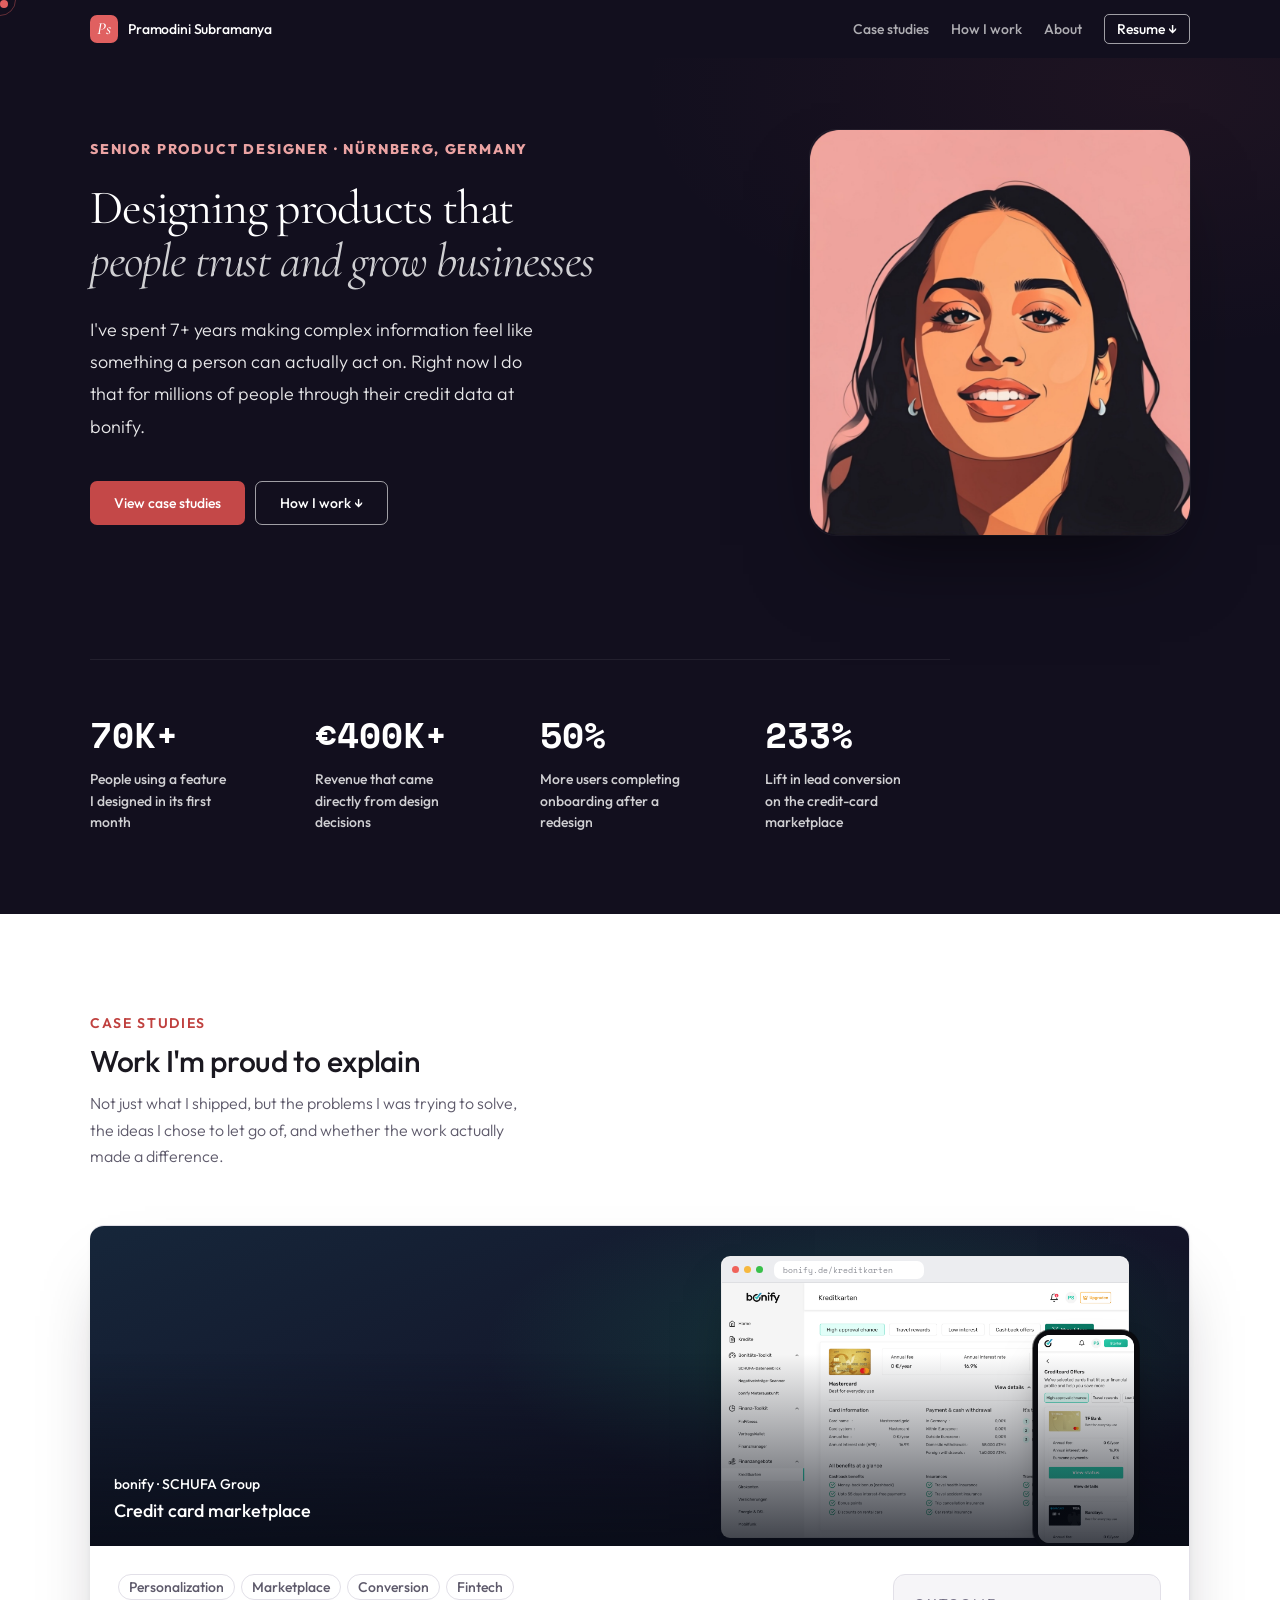
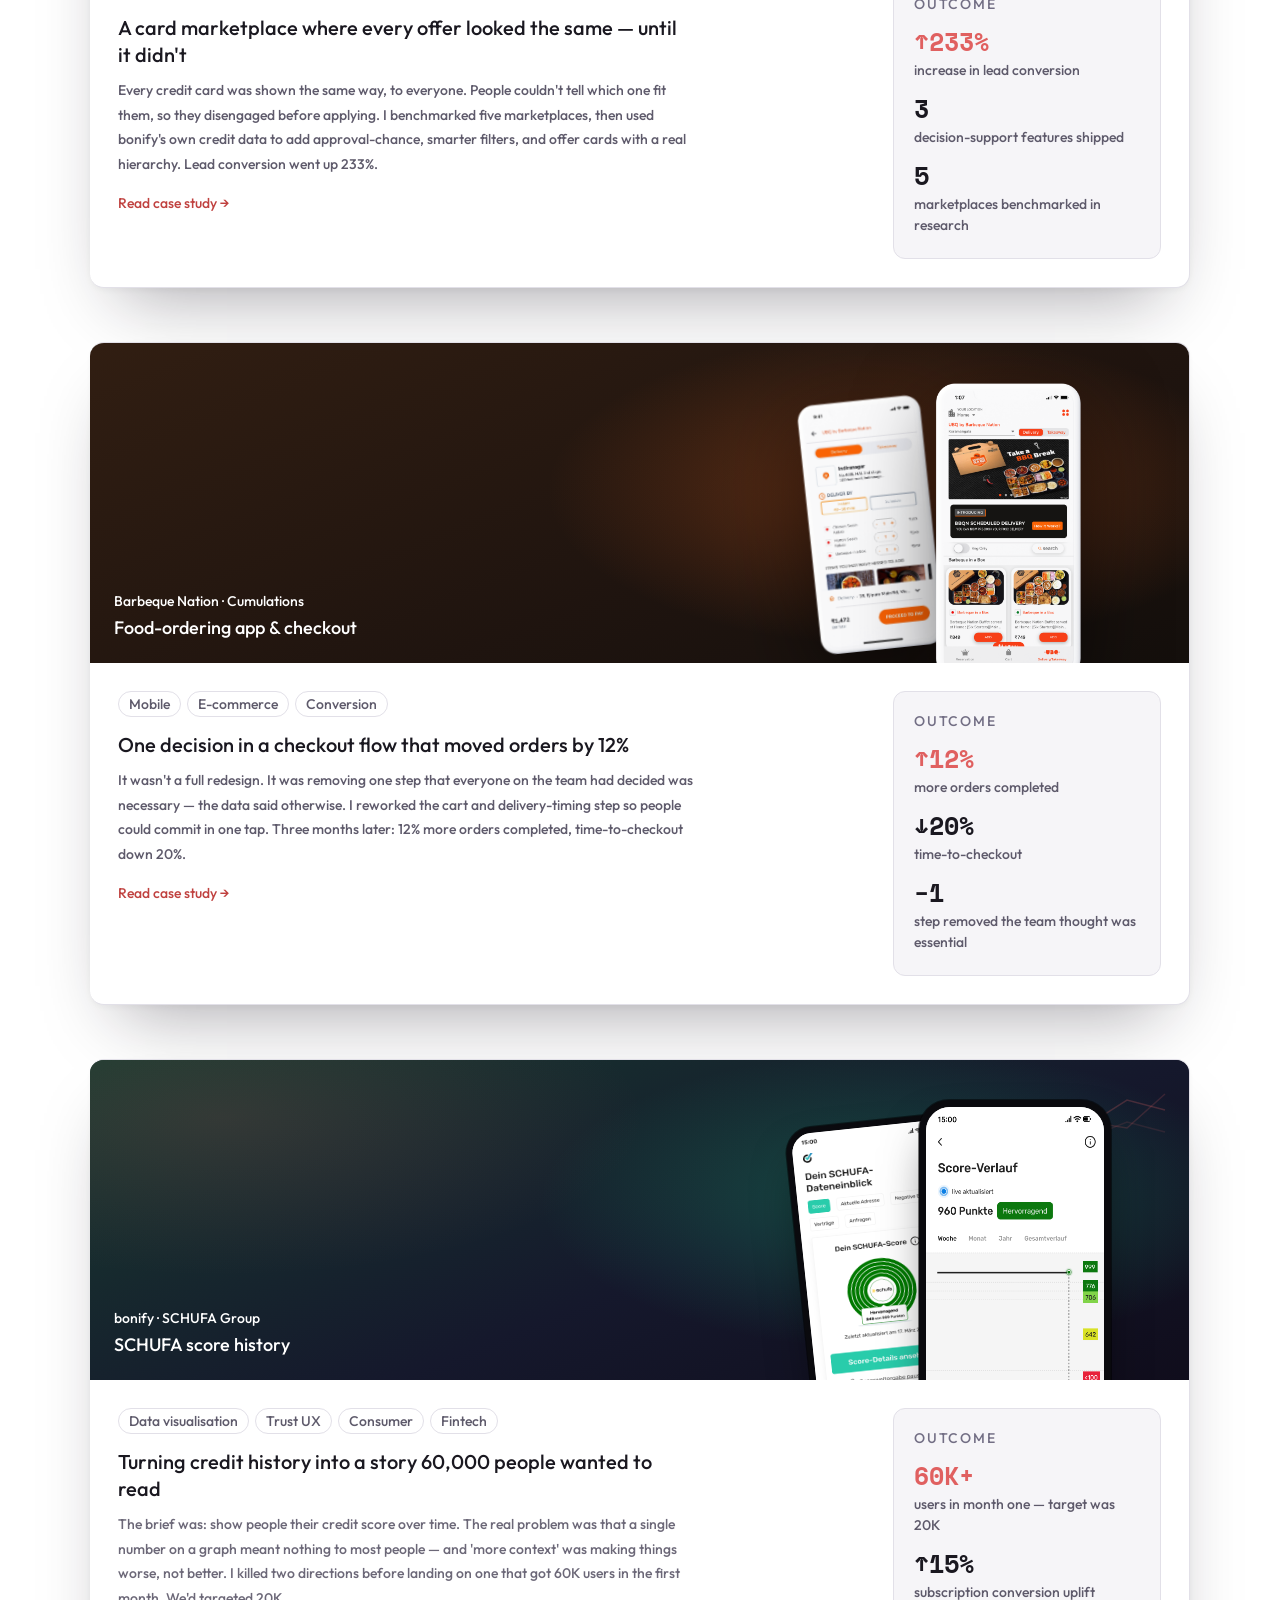
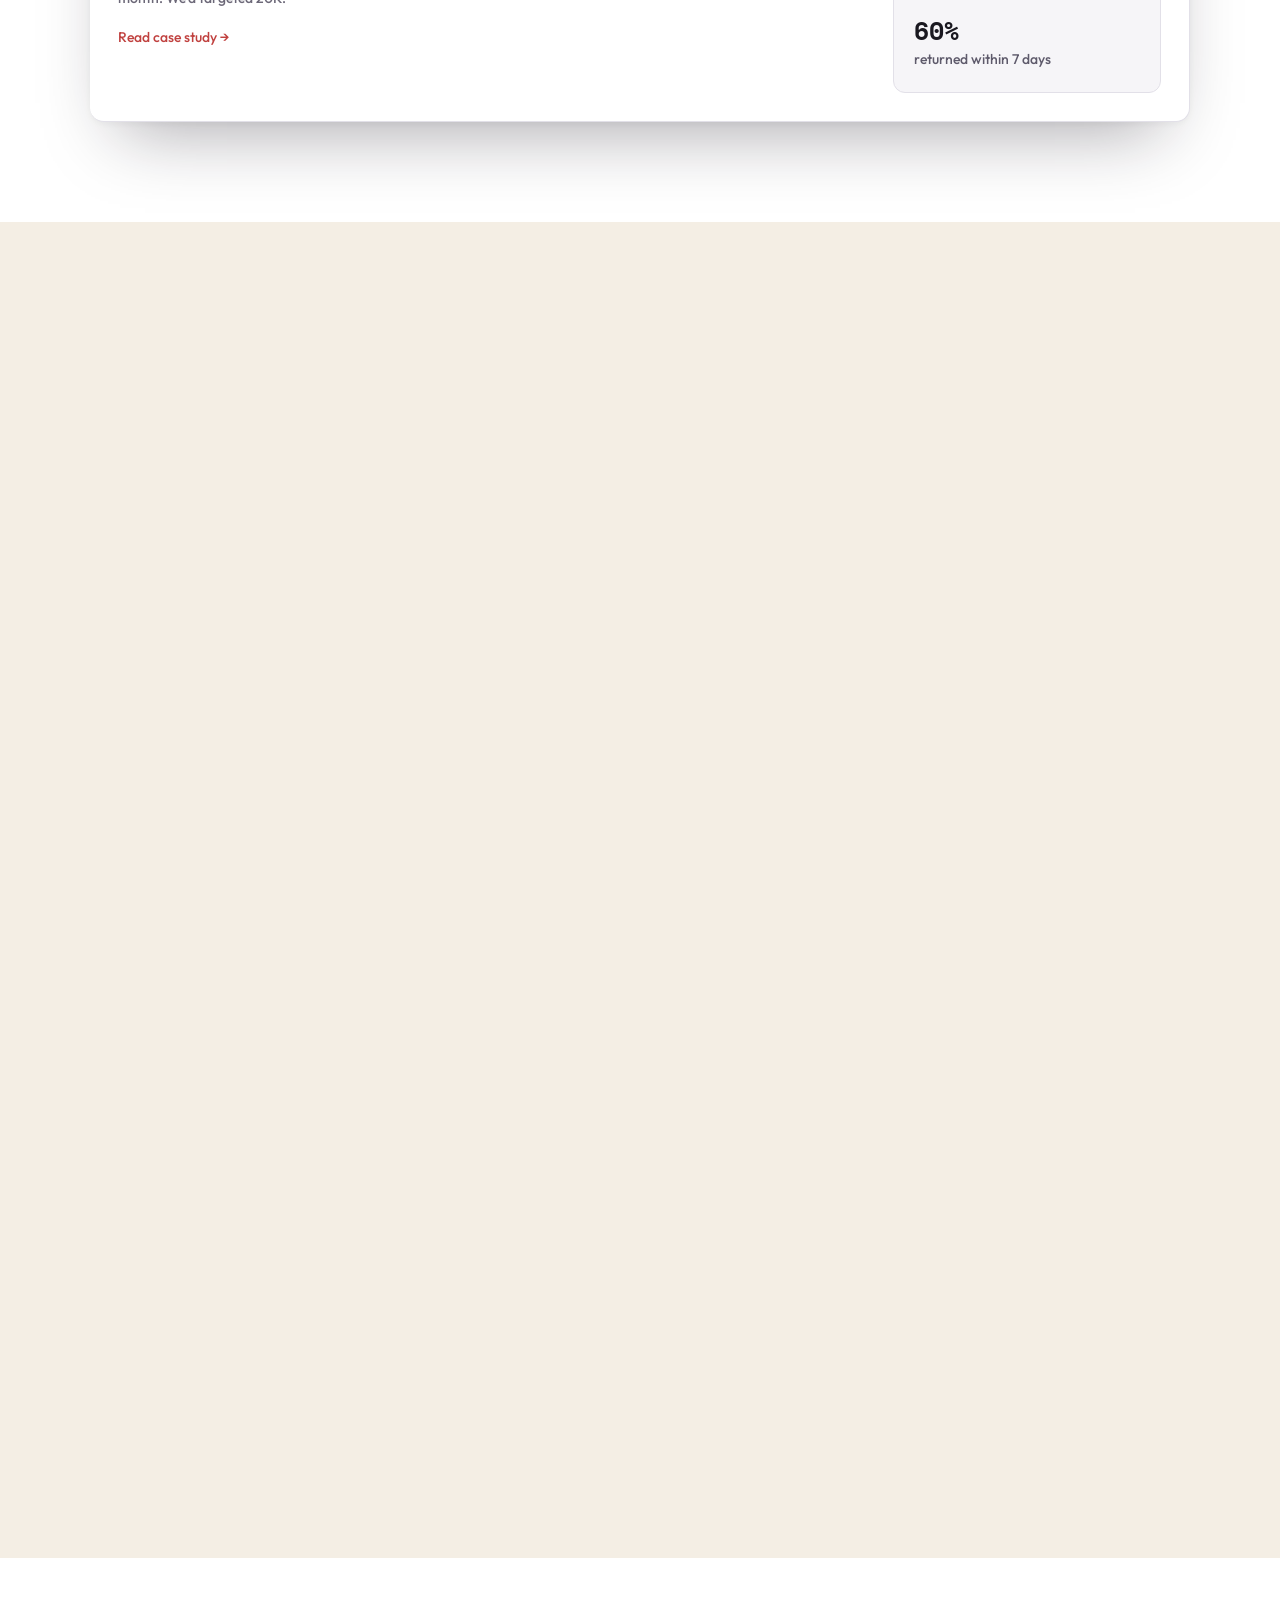
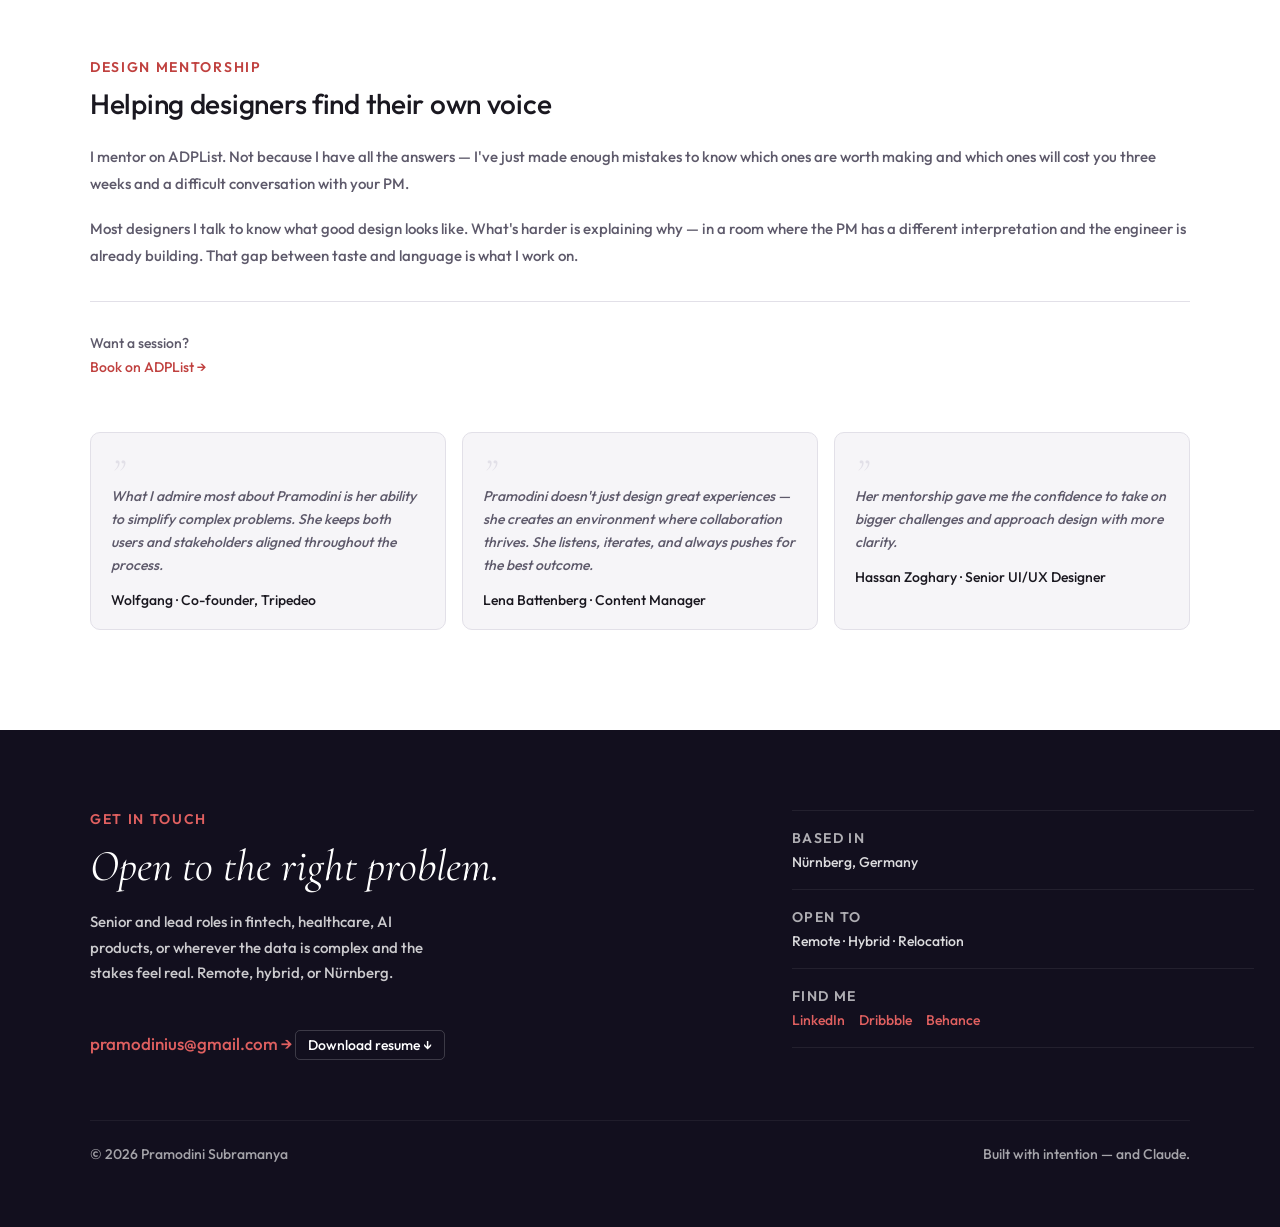
==== index.html @ 043a4c6e "Initial portfolio deployment" ====
<!DOCTYPE html>
<html lang="en">
<head>
<meta charset="UTF-8">
<meta name="viewport" content="width=device-width, initial-scale=1.0">
<title>Pramodini Subramanya — Senior Product Designer</title>
<link rel="preconnect" href="https://fonts.googleapis.com">
<link rel="preconnect" href="https://fonts.gstatic.com" crossorigin>
<link href="https://fonts.googleapis.com/css2?family=Cormorant+Garamond:ital,wght@0,400;0,500;1,400;1,500&family=Outfit:wght@300;400;500;600&family=Space+Mono:wght@400;700&display=swap" rel="stylesheet">
<link rel="stylesheet" href="style.css">
</head>
<body>
<div class="scroll-bar"></div>

<!-- ============ NAV ============ -->
<nav class="nav enter">
  <a href="index.html" class="nav-brand brand-logo"><span class="brand-mark">Ps</span><span class="brand-name">Pramodini Subramanya</span></a>
  <div class="nav-right">
    <div class="nav-links">
      <a href="#case-studies">Case studies</a>
      <a href="#how-i-work">How I work</a>
      <a href="about.html" data-transition>About</a>
    </div>
    <a href="resume.pdf" download class="ghost-btn" style="border-color: rgba(255, 255, 255, 0.6)">Resume ↓</a>
    <button class="nav-burger" aria-label="Open menu"><span></span><span></span><span></span></button>
  </div>
</nav>
<div class="mobile-menu">
  <a href="#case-studies">Case studies</a>
  <a href="#how-i-work">How I work</a>
  <a href="about.html" data-transition>About</a>
  <a href="resume.pdf" download>Resume ↓</a>
</div>

<!-- ============ HERO ============ -->
<header class="hero hero-full" id="top" data-screen-label="Hero">
  <div class="hero-inner hero-inner-split">
    <div class="hero-copy">
    <div class="eyebrow hero-eyebrow enter" style="--d: 200ms; color: rgb(235, 163, 163); font-size: 14px; font-weight: 800">SENIOR PRODUCT DESIGNER · NÜRNBERG, GERMANY</div>
    <h1 class="hero-headline">
      <span class="enter" style="--d: 350ms; font-size: 48px">Designing products that </span>
      <span class="hl-italic enter" style="--d: 450ms; color: rgba(255, 255, 255, 0.8); font-size: 48px">people trust and grow businesses</span>
      <span class="enter" style="--d:550ms">
</span>
    </h1>
    <p class="hero-sub enter" style="--d: 600ms; color: rgba(255, 255, 255, 0.9); font-size: 18px">I've spent 7+ years making complex information feel like something a person can actually act on. Right now I do that for millions of people through their credit data at bonify. </p>
    <div class="hero-ctas enter" style="--d:750ms">
      <a href="#case-studies" class="btn-primary">View case studies</a>
      <a href="#how-i-work" class="btn-secondary" style="border-color: rgba(255, 255, 255, 0.6)">How I work ↓</a>
    </div>
    </div>
    <div class="hero-portrait enter" style="--d:600ms">
      <div class="hero-portrait-frame">
        <img src="assets/portrait-web.png" alt="Illustrated portrait of Pramodini Subramanya">
        <span class="eyelid eyelid-left" aria-hidden="true"></span>
        <span class="eyelid eyelid-right" aria-hidden="true"></span>
      </div>
    </div>
    <div class="proof-strip">
      <div class="enter" style="--d:900ms">
        <div class="stat-num" data-count="70" data-suffix="K+">0</div>
        <div class="stat-label" style="color: rgba(255, 255, 255, 0.8)">People using a feature I designed in its first month</div>
      </div>
      <div class="enter" style="--d:980ms">
        <div class="stat-num" data-count="400" data-prefix="€" data-suffix="K+">0</div>
        <div class="stat-label" style="color: rgba(255, 255, 255, 0.8)">Revenue that came directly from design decisions</div>
      </div>
      <div class="enter" style="--d:1060ms">
        <div class="stat-num" data-count="50" data-suffix="%">0</div>
        <div class="stat-label" style="color: rgba(255, 255, 255, 0.8)">More users completing onboarding after a redesign</div>
      </div>
      <div class="enter" style="--d:1140ms">
        <div class="stat-num" data-count="233" data-suffix="%">0</div>
        <div class="stat-label" style="color: rgba(255, 255, 255, 0.8)">Lift in lead conversion on the credit-card marketplace</div>
      </div>
    </div>
  </div>
</header>

<!-- ============ CASE STUDIES ============ -->
<section class="section bg-white" id="case-studies" data-screen-label="Case studies">
  <div class="section-inner">
    <div class="section-header reveal">
      <div class="eyebrow">CASE STUDIES</div>
      <h2 class="section-title">Work I'm proud to explain</h2>
      <p class="section-sub">Not just what I shipped, but the problems I was trying to solve, the ideas I chose to let go of, and whether the work actually made a difference.</p>
    </div>

    <div class="case-grid">
      <!-- Card C — Credit Card Marketplace (full width, cover) -->
      <a href="case-study-cc.html" data-transition class="case-card case-card-lead stack-card">
        <div class="case-thumb thumb-cc-lead">
          <div class="thumb-cc-mock" aria-hidden="true">
            <div class="cc-browser">
              <div class="cc-browser-bar">
                <span class="cc-dot"></span>
                <span class="cc-dot"></span>
                <span class="cc-dot"></span>
                <span class="cc-url">bonify.de/kreditkarten</span>
              </div>
              <div class="cc-browser-screen">
                <img src="assets/cc/cover-web.png" alt="The redesigned bonify credit-card marketplace on desktop.">
              </div>
            </div>
            <div class="cc-phone">
              <div class="device-screen device-screen--crop">
                <img src="assets/cc/mob-offers.png" alt="">
              </div>
            </div>
          </div>
          <div class="thumb-overlay">
            <div class="thumb-tag" style="font-size: 14px">bonify · SCHUFA Group</div>
            <div class="thumb-title">Credit card marketplace</div>
          </div>
        </div>
        <div class="case-body case-body-lead">
          <div class="case-lead-main">
            <div class="tags">
              <span class="tag">Personalization</span>
              <span class="tag">Marketplace</span>
              <span class="tag">Conversion</span>
              <span class="tag">Fintech</span>
            </div>
            <h3 class="case-title case-title-lead">A card marketplace where every offer looked the same — until it didn't</h3>
            <p class="case-desc case-desc-lead">Every credit card was shown the same way, to everyone. People couldn't tell which one fit them, so they disengaged before applying. I benchmarked five marketplaces, then used bonify's own credit data to add approval-chance, smarter filters, and offer cards with a real hierarchy. Lead conversion went up 233%.</p>
            <span class="case-read-link">Read case study →</span>
          </div>
          <aside class="case-outcome">
            <div class="case-outcome-label">Outcome</div>
            <div class="case-outcome-stats">
              <div class="case-outcome-stat">
                <div class="num">↑233%</div>
                <div class="lbl">increase in lead conversion</div>
              </div>
              <div class="case-outcome-stat">
                <div class="num">3</div>
                <div class="lbl">decision-support features shipped</div>
              </div>
              <div class="case-outcome-stat">
                <div class="num">5</div>
                <div class="lbl">marketplaces benchmarked in research</div>
              </div>
            </div>
          </aside>
        </div>
      </a>

      <!-- Card B — BBQ Nation (lead) -->
      <a href="case-study-bbq.html" data-transition class="case-card case-card-lead stack-card">
        <div class="case-thumb thumb-bbq-lead">
          <img class="thumb-bbq-phone thumb-bbq-phone--back" src="assets/bbq/pm7.png" alt="">
          <img class="thumb-bbq-phone thumb-bbq-phone--front" src="assets/bbq/pm13.png" alt="">
          <div class="thumb-overlay">
            <div class="thumb-tag" style="color: rgb(255, 255, 255); font-size: 14px">Barbeque Nation · Cumulations</div>
            <div class="thumb-title">Food-ordering app & checkout</div>
          </div>
        </div>
        <div class="case-body case-body-lead">
          <div class="case-lead-main">
            <div class="tags">
              <span class="tag">Mobile</span>
              <span class="tag">E-commerce</span>
              <span class="tag">Conversion</span>
            </div>
            <h3 class="case-title case-title-lead">One decision in a checkout flow that moved orders by 12%</h3>
            <p class="case-desc case-desc-lead">It wasn't a full redesign. It was removing one step that everyone on the team had decided was necessary — the data said otherwise. I reworked the cart and delivery-timing step so people could commit in one tap. Three months later: 12% more orders completed, time-to-checkout down 20%.</p>
            <span class="case-read-link">Read case study →</span>
          </div>
          <aside class="case-outcome">
            <div class="case-outcome-label">Outcome</div>
            <div class="case-outcome-stats">
              <div class="case-outcome-stat">
                <div class="num">↑12%</div>
                <div class="lbl">more orders completed</div>
              </div>
              <div class="case-outcome-stat">
                <div class="num">↓20%</div>
                <div class="lbl">time-to-checkout</div>
              </div>
              <div class="case-outcome-stat">
                <div class="num">−1</div>
                <div class="lbl">step removed the team thought was essential</div>
              </div>
            </div>
          </aside>
        </div>
      </a>

      <!-- Card A -->
      <a href="case-study-bonify.html" data-transition class="case-card case-card-lead stack-card">
        <div class="case-thumb thumb-lead">
          <div class="case-thumb-inner thumb-lead"></div>
          <svg class="thumb-decoration top-right" width="200" height="80" viewBox="0 0 200 80" fill="none">
            <path d="M2 58 L60 44 L110 50 L160 18 L198 28" stroke="rgba(224,96,96,0.25)" stroke-width="1.5" fill="none"/>
            <path d="M2 70 L60 62 L110 38 L160 46 L198 12" stroke="rgba(224,96,96,0.18)" stroke-width="1.5" fill="none"/>
            <path d="M2 46 L60 52 L110 60 L160 40 L198 50" stroke="rgba(224,96,96,0.12)" stroke-width="1.5" fill="none"/>
          </svg>
          <div class="thumb-device thumb-device--back">
            <div class="device-screen">
              <img src="assets/schufa-dateneinblick.png" alt="SCHUFA Dateneinblick home screen — green score ring at 849 points rated Hervorragend, the entry point into score history." width="196" height="439">
            </div>
          </div>
          <div class="thumb-device thumb-device--front">
            <div class="device-screen">
              <img src="assets/schufa-score-history.png" alt="SCHUFA Score-Verlauf screen — 960 points rated Hervorragend, with weekly history and plain-language score factors." width="196" height="439">
            </div>
          </div>
          <div class="thumb-overlay">
            <div class="thumb-tag" style="color: rgb(255, 255, 255); font-size: 14px">bonify · SCHUFA Group </div>
            <div class="thumb-title">SCHUFA score history</div>
          </div>
        </div>
        <div class="case-body case-body-lead">
          <div class="case-lead-main">
            <div class="tags">
              <span class="tag">Data visualisation</span>
              <span class="tag">Trust UX</span>
              <span class="tag">Consumer</span>
              <span class="tag">Fintech</span>
            </div>
            <h3 class="case-title case-title-lead">Turning credit history into a story 60,000 people wanted to read</h3>
            <p class="case-desc case-desc-lead" style="color: rgb(108, 104, 120); font-weight: 500">The brief was: show people their credit score over time. The real problem was that a single number on a graph meant nothing to most people — and 'more context' was making things worse, not better. I killed two directions before landing on one that got 60K users in the first month. We'd targeted 20K.</p>
            <span class="case-read-link">Read case study →</span>
          </div>
          <aside class="case-outcome">
            <div class="case-outcome-label">Outcome</div>
            <div class="case-outcome-stats">
              <div class="case-outcome-stat">
                <div class="num">60K+</div>
                <div class="lbl">users in month one — target was 20K</div>
              </div>
              <div class="case-outcome-stat">
                <div class="num">↑15%</div>
                <div class="lbl">subscription conversion uplift</div>
              </div>
              <div class="case-outcome-stat">
                <div class="num">60%</div>
                <div class="lbl">returned within 7 days</div>
              </div>
            </div>
          </aside>
        </div>
      </a>
    </div>
  </div>
</section>

<!-- ============ HOW I WORK ============ -->
<section class="section bg-cream" id="how-i-work" data-screen-label="How I work">
  <div class="section-inner">
    <div class="section-header reveal">
      <div class="eyebrow">HOW I WORK</div>
      <h2 class="section-title">How I actually show up on a team.</h2>
      <p class="section-sub" style="color: rgb(108, 104, 120)">A few things about me that don't change, whatever the project happens to be.</p>
    </div>

    <div class="work-list">
      <div class="work-item reveal">
        <div class="work-num">01</div>
        <div class="work-content">
          <h3 class="work-title">Self-starter</h3>
          <p class="work-body">I'd rather understand the problem than rush to a brief. So I spend time with the data and talk to real people before I sketch a single screen.</p>
        </div>
      </div>
      <div class="work-item reveal">
        <div class="work-num">02</div>
        <div class="work-content">
          <h3 class="work-title">Question-reframer</h3>
          <p class="work-body">The best work usually starts with a better question. I like to poke at assumptions early, so the team doesn't end up building the wrong thing beautifully.</p>
        </div>
      </div>
      <div class="work-item reveal">
        <div class="work-num">03</div>
        <div class="work-content">
          <h3 class="work-title">Async-first communicator</h3>
          <p class="work-body">I write things down, the specs, the reasoning, the context, so they don't live only in my head. That way decisions hold up across time zones and I'm not a bottleneck in every conversation.</p>
        </div>
      </div>
      <div class="work-item reveal">
        <div class="work-num">04</div>
        <div class="work-content">
          <h3 class="work-title">Engineering partner</h3>
          <p class="work-body">I team up with developers from the very first day. The best products come from designers and engineers thinking together, not handing work back and forth.</p>
        </div>
      </div>
    </div>

    <div class="reveal" style="margin-top:48px;">
      <div class="marquee-label">Tools I reach for:</div>
      <div class="marquee">
        <div class="marquee-inner" id="toolsMarquee"></div>
      </div>
    </div>
  </div>
</section>

<!-- ============ MENTORSHIP ============ -->
<section class="section bg-white" id="mentorship" data-screen-label="Mentorship">
  <div class="section-inner">
    <div class="mentor-grid">
      <div class="reveal">
        <div class="eyebrow">DESIGN MENTORSHIP</div>
        <h2 class="mentor-title">Helping designers find their own voice</h2>
        <p class="mentor-body">I mentor on ADPList. Not because I have all the answers — I've just made enough mistakes to know which ones are worth making and which ones will cost you three weeks and a difficult conversation with your PM.</p>
        <p class="mentor-body">Most designers I talk to know what good design looks like. What's harder is explaining why — in a room where the PM has a different interpretation and the engineer is already building. That gap between taste and language is what I work on.</p>
        <hr class="mentor-divider">
        <p class="mentor-cta-q">Want a session?</p>
        <a href="https://adplist.org/mentors/pramodini-subramanya" target="_blank" rel="noopener" class="mentor-cta-link">Book on ADPList →</a>
      </div>

      <div class="testimonials">
        <div class="testimonial reveal">
          <span class="testimonial-mark">”</span>
          <p class="testimonial-quote">What I admire most about Pramodini is her ability to simplify complex problems. She keeps both users and stakeholders aligned throughout the process.</p>
          <div class="testimonial-attr">Wolfgang · Co-founder, Tripedeo</div>
        </div>
        <div class="testimonial reveal reveal-d1">
          <span class="testimonial-mark">”</span>
          <p class="testimonial-quote">Pramodini doesn't just design great experiences — she creates an environment where collaboration thrives. She listens, iterates, and always pushes for the best outcome.</p>
          <div class="testimonial-attr">Lena Battenberg · Content Manager</div>
        </div>
        <div class="testimonial reveal reveal-d2">
          <span class="testimonial-mark">”</span>
          <p class="testimonial-quote">Her mentorship gave me the confidence to take on bigger challenges and approach design with more clarity.</p>
          <div class="testimonial-attr">Hassan Zoghary · Senior UI/UX Designer</div>
        </div>
      </div>
    </div>
  </div>
</section>

<!-- ============ FOOTER ============ -->
<footer class="site-footer" id="contact" data-screen-label="Contact">
  <div class="footer-inner">
    <div class="footer-top">
      <div class="reveal">
        <div class="eyebrow">GET IN TOUCH</div>
        <p class="footer-quote">Open to the right problem.</p>
        <p class="footer-sub">Senior and lead roles in fintech, healthcare, AI products, or wherever the data is complex and the stakes feel real. Remote, hybrid, or Nürnberg.</p>
        <a href="mailto:pramodinius@gmail.com" class="footer-email">pramodinius@gmail.com →</a>
        <a href="resume.pdf" download class="ghost-btn footer-resume">Download resume ↓</a>
      </div>
      <div class="footer-rows reveal reveal-d1">
        <div class="footer-row">
          <div class="footer-label">Based in</div>
          <div class="footer-value">Nürnberg, Germany</div>
        </div>
        <div class="footer-row">
          <div class="footer-label">Open to</div>
          <div class="footer-value">Remote · Hybrid · Relocation</div>
        </div>
        <div class="footer-row">
          <div class="footer-label">Find me</div>
          <div class="footer-value">
            <a href="https://www.linkedin.com/in/pramodinius/" target="_blank" rel="noopener">LinkedIn</a>
            <a href="https://dribbble.com/Pramodini" target="_blank" rel="noopener">Dribbble</a>
            <a href="https://www.behance.net/pramodinius" target="_blank" rel="noopener">Behance</a>
          </div>
        </div>
      </div>
    </div>
    <div class="footer-bottom">
      <span >© 2026 Pramodini Subramanya </span>
      <span>Built with intention — and Claude.</span>
    </div>
  </div>
</footer>

<script src="app.js"></script>
</body>
</html>
---- style.css ----
/* ============================================================
   Pramodini Subramanya — Portfolio
   Shared styles · Palette E (Midnight & Coral)
   ============================================================ */

:root {
  --midnight: #120F1E;
  --midnight-light: #1C1829;
  --coral: #E06060;
  --coral-dark: #C44848;
  --coral-bg: #FDEAEA;
  --coral-border: #F0BBBB;
  --page-bg: #F6F5F8;
  --white: #FFFFFF;
  --text-primary: #1A1820;
  --text-secondary: #5E5A6B;
  --text-faint: #726E84;
  --coral-on-light: #C0413F;
  --border: #E2E0E8;
  --border-hover: #C8C5D4;
  --green: #1A9E6E;
  --green-bg: #E3F5EE;
  --ease: cubic-bezier(0.22, 1, 0.36, 1);
}

* { margin: 0; padding: 0; box-sizing: border-box; }

html { scroll-behavior: smooth; }

body {
  font-family: 'Outfit', sans-serif;
  background: var(--page-bg);
  color: var(--text-primary);
  font-weight: 300;
  -webkit-font-smoothing: antialiased;
  text-rendering: optimizeLegibility;
  opacity: 1;
  transition: opacity 0.22s ease;
}
body.fade-out { opacity: 0; }

a { color: inherit; text-decoration: none; }

/* Custom cursor — only on fine pointers */
@media (hover: hover) and (pointer: fine) {
  body.cursor-active * { cursor: none; }
}
.cursor-dot {
  width: 8px; height: 8px;
  background: var(--coral);
  border-radius: 50%;
  position: fixed;
  top: 0; left: 0;
  pointer-events: none;
  z-index: 9999;
  display: flex;
  align-items: center;
  justify-content: center;
  font-family: 'Outfit', sans-serif;
  font-weight: 500;
  font-size: 11px;
  color: transparent;
  white-space: nowrap;
  transition: width 0.2s var(--ease), height 0.2s var(--ease),
              background 0.2s var(--ease), border-radius 0.2s var(--ease),
              color 0.15s var(--ease);
}
.cursor-ring {
  width: 32px; height: 32px;
  border: 1px solid rgba(224,96,96,0.4);
  border-radius: 50%;
  position: fixed;
  top: 0; left: 0;
  pointer-events: none;
  z-index: 9998;
  transition: opacity 0.2s var(--ease);
}
body.cursor-link .cursor-dot {
  width: 48px; height: 48px;
  background: rgba(224,96,96,0.3);
}
body.cursor-link .cursor-ring { opacity: 0; }
body.cursor-view .cursor-dot {
  width: auto; height: 28px;
  padding: 0 14px;
  border-radius: 20px;
  background: var(--coral);
  color: var(--white);
}
body.cursor-view .cursor-ring { opacity: 0; }
@media (hover: none), (pointer: coarse) {
  .cursor-dot, .cursor-ring { display: none; }
}

/* Scroll progress bar */
.scroll-bar {
  position: fixed;
  top: 0; left: 0;
  height: 2px;
  width: 0;
  background: var(--coral);
  z-index: 9997;
}

/* Focus rings */
a:focus-visible, button:focus-visible {
  outline: 2px solid var(--coral);
  outline-offset: 3px;
}

/* ---------- Entrance + reveal ---------- */
@keyframes slideUp {
  from { opacity: 0; transform: translateY(20px); }
  to { opacity: 1; transform: none; }
}
@keyframes navDrop {
  from { opacity: 0; transform: translateY(-20px); }
  to { opacity: 1; transform: none; }
}
.enter { opacity: 0; }
body.loaded .enter {
  animation: slideUp 0.5s var(--ease) both;
  animation-delay: var(--d, 0ms);
}
body.loaded .nav.enter {
  animation: navDrop 0.4s ease-out both;
}

.reveal {
  opacity: 0;
  transform: translateY(22px);
  transition: opacity 0.55s var(--ease), transform 0.55s var(--ease);
}
.reveal.in-view { opacity: 1; transform: none; }
.reveal-d1 { transition-delay: 80ms; }
.reveal-d2 { transition-delay: 160ms; }
.reveal-d3 { transition-delay: 240ms; }

@media (prefers-reduced-motion: reduce) {
  *, .reveal { animation: none !important; transition: none !important; }
  .enter, .reveal { opacity: 1 !important; transform: none !important; }
  html { scroll-behavior: auto; }
}

/* ---------- Shared type helpers ---------- */
.eyebrow {
  font-family: 'Outfit', sans-serif;
  font-weight: 600;
  font-size: 14px;
  letter-spacing: 0.12em;
  text-transform: uppercase;
  color: var(--coral-on-light);
}
.hero .eyebrow,
.site-footer .eyebrow { color: var(--coral); }
.serif { font-family: 'Cormorant Garamond', serif; }
.mono { font-family: 'Space Mono', monospace; }

/* ---------- NAV ---------- */
.nav {
  position: fixed;
  top: 0; left: 0; right: 0;
  height: 58px;
  background: var(--midnight);
  z-index: 200;
  display: flex;
  align-items: center;
  justify-content: space-between;
  padding: 0 max(80px, calc((100% - 1100px) / 2));
  transition: background 0.3s ease, backdrop-filter 0.3s ease, border-color 0.3s ease;
  border-bottom: 1px solid transparent;
}
.nav.scrolled {
  background: rgba(18,15,30,0.88);
  -webkit-backdrop-filter: blur(14px);
  backdrop-filter: blur(14px);
  border-bottom: 1px solid rgba(255,255,255,0.06);
}
.nav-brand { font-weight: 500; font-size: 14px; color: var(--white); }
.brand-logo { display: inline-flex; align-items: center; gap: 10px; }
.brand-mark {
  width: 28px; height: 28px;
  flex: 0 0 28px;
  border-radius: 7px;
  background: var(--coral);
  display: inline-flex;
  align-items: center;
  justify-content: center;
  font-family: 'Cormorant Garamond', serif;
  font-style: italic;
  font-weight: 500;
  font-size: 17px;
  line-height: 1;
  color: #fff;
  padding-right: 1px;
}
.brand-name { font-weight: 500; font-size: 14px; color: #fff; letter-spacing: -0.01em; white-space: nowrap; }
.nav-right { display: flex; align-items: center; gap: 22px; }
.nav-links { display: flex; align-items: center; gap: 22px; }
.nav-links a {
  font-weight: 500;
  font-size: 14px;
  color: rgba(255,255,255,0.66);
  transition: color 0.2s var(--ease), font-weight 0.2s var(--ease);
}
.nav-links a:hover { color: #fff; }
.nav-links a.active { color: #fff; font-weight: 500; }

.ghost-btn {
  display: inline-flex;
  align-items: center;
  gap: 5px;
  background: transparent;
  border: 1px solid rgba(255,255,255,0.18);
  color: #fff;
  font-family: 'Outfit', sans-serif;
  font-size: 14px;
  font-weight: 500;
  padding: 5px 12px;
  border-radius: 5px;
  cursor: pointer;
  transition: border-color 0.2s var(--ease);
}
.ghost-btn:hover { border-color: rgba(255,255,255,0.4); }

.available-badge {
  background: var(--green);
  color: #fff;
  font-size: 14px;
  font-weight: 500;
  padding: 3px 10px;
  border-radius: 20px;
}
@media (prefers-reduced-motion: no-preference) {
  .available-badge { animation: pulse 3s infinite; }
}
@keyframes pulse { 0%,100% { opacity: 1; } 50% { opacity: 0.65; } }

/* Hamburger */
.nav-burger {
  display: none;
  flex-direction: column;
  gap: 5px;
  background: none;
  border: none;
  cursor: pointer;
  padding: 6px;
}
.nav-burger span {
  display: block;
  width: 22px; height: 1.5px;
  background: #fff;
  transition: transform 0.3s var(--ease), opacity 0.3s var(--ease);
}
.mobile-menu {
  position: fixed;
  inset: 0;
  background: var(--midnight);
  z-index: 199;
  display: flex;
  flex-direction: column;
  align-items: center;
  justify-content: center;
  gap: 28px;
  opacity: 0;
  pointer-events: none;
  transition: opacity 0.3s var(--ease);
}
.mobile-menu.open { opacity: 1; pointer-events: auto; }
.mobile-menu a { font-size: 18px; font-weight: 400; color: #fff; }

/* ---------- Layout shells ---------- */
.section { padding: 100px 80px; }
.section-inner { max-width: 1100px; margin: 0 auto; }
.bg-white { background: var(--white); }
.bg-page { background: var(--page-bg); }
.bg-cream { background: #F4EEE4; }
.bg-midnight { background: var(--midnight); }

.section-header { margin-bottom: 56px; }
.section-title {
  font-weight: 500;
  font-size: 30px;
  color: var(--text-primary);
  margin-top: 10px;
  letter-spacing: -0.01em;
}
.section-sub {
  font-weight: 300;
  font-size: 16px;
  color: var(--text-secondary);
  line-height: 1.65;
  max-width: 440px;
  margin-top: 10px;
}

/* ---------- HERO (shared) ---------- */
.hero {
  background: var(--midnight);
  padding: 130px 80px 80px;
  position: relative;
  background-image: radial-gradient(ellipse 800px 400px at 90% 10%, rgba(224,96,96,0.06) 0%, transparent 65%);
}
.hero-full { min-height: 100vh; display: flex; flex-direction: column; justify-content: center; }
.hero-inner { max-width: 1100px; margin: 0 auto; width: 100%; }

/* Two-column hero with portrait */
.hero-inner-split {
  display: grid;
  grid-template-columns: minmax(0,1fr) 380px;
  grid-template-areas: "copy portrait" "proof proof";
  column-gap: 64px;
  row-gap: 60px;
  align-items: center;
}
.hero-copy { grid-area: copy; }
.hero-portrait { grid-area: portrait; justify-self: end; width: 100%; max-width: 380px; }
.hero-inner-split .proof-strip { grid-area: proof; }
.hero-portrait-frame {
  position: relative;
  width: 100%;
  aspect-ratio: 1000 / 1066;
  border-radius: 26px;
  overflow: hidden;
  box-shadow: 0 40px 80px -30px rgba(0,0,0,0.6), 0 0 0 1px rgba(255,255,255,0.06);
}
.hero-portrait-frame img { width: 100%; height: 100%; display: block; }
.eyelid {
  position: absolute;
  transform-origin: 50% 0%;
  transform: scaleY(0);
  border-radius: 42% 42% 50% 50% / 22% 22% 100% 100%;
  box-shadow: inset 0 2px 4px rgba(140,60,35,0.35);
  pointer-events: none;
  animation: blink 5.4s ease-in-out infinite;
}
.eyelid-left  { left: 33.4%; top: 43.6%; width: 12.6%; height: 6.0%; background: linear-gradient(#f3956a 0%, #f6a172 100%); }
.eyelid-right { left: 54.6%; top: 43.6%; width: 11.8%; height: 5.8%; background: linear-gradient(#ec8a60 0%, #f1996a 100%); }
@keyframes blink {
  0%, 92% { transform: scaleY(0); }
  95% { transform: scaleY(1); }
  97% { transform: scaleY(1); }
  100% { transform: scaleY(0); }
}
.hero-eyebrow { margin-bottom: 24px; letter-spacing: 0.13em; }

.hero-headline {
  font-family: 'Cormorant Garamond', serif;
  font-weight: 400;
  font-size: 58px;
  line-height: 1.1;
  letter-spacing: -0.02em;
  color: #fff;
  max-width: 660px;
}
.hero-headline .hl-italic { font-style: italic; color: rgba(255,255,255,0.55); display: block; }
.hero-headline span { display: block; }

.hero-sub {
  font-weight: 300;
  font-size: 17px;
  color: rgba(255,255,255,0.72);
  line-height: 1.8;
  max-width: 460px;
  margin-top: 26px;
  margin-bottom: 38px;
}

.hero-ctas { display: flex; gap: 10px; }
.btn-primary {
  display: inline-flex;
  align-items: center;
  background: var(--coral-dark);
  color: #fff;
  font-weight: 500;
  font-size: 14px;
  padding: 12px 24px;
  border-radius: 7px;
  border: none;
  cursor: pointer;
  transition: background 0.2s var(--ease);
}
.btn-primary:hover { background: #AE3E3E; }
.btn-secondary {
  display: inline-flex;
  align-items: center;
  background: transparent;
  border: 1px solid rgba(255,255,255,0.18);
  color: #fff;
  font-size: 14px;
  font-weight: 500;
  padding: 12px 24px;
  border-radius: 7px;
  cursor: pointer;
  transition: border-color 0.2s var(--ease);
}
.btn-secondary:hover { border-color: rgba(255,255,255,0.4); }

/* Proof strip */
.proof-strip {
  border-top: 1px solid rgba(255,255,255,0.07);
  margin-top: 64px;
  padding-top: 48px;
  display: grid;
  grid-template-columns: repeat(4, 1fr);
  gap: 40px;
  max-width: 860px;
}
.stat-num {
  font-family: 'Space Mono', monospace;
  font-weight: 700;
  font-size: 36px;
  color: #fff;
}
.stat-label {
  font-weight: 500;
  font-size: 14px;
  color: rgba(255,255,255,0.66);
  line-height: 1.55;
  margin-top: 8px;
  max-width: 140px;
}

/* ---------- CASE STUDY CARDS ---------- */
.case-grid { display: grid; gap: 18px; }
.case-row-2 { display: grid; grid-template-columns: 1fr 1fr; gap: 18px; }

.case-card {
  display: block;
  background: var(--white);
  border: 1px solid var(--border);
  border-left: 0 solid var(--coral);
  border-radius: 14px;
  overflow: hidden;
  transition: border-left-width 0.2s ease, border-color 0.2s ease;
}
.case-card:hover { border-left: 3px solid var(--coral); }

/* ---------- Sticky stacking case studies ---------- */
.case-grid { display: block; }
.case-grid > .case-card {
  position: relative;
  display: flex;
  flex-direction: column;
  margin-bottom: clamp(40px, 6vh, 72px);
  background: var(--white);
  box-shadow: 0 2px 6px rgba(20,15,28,0.04), 0 36px 70px -30px rgba(20,15,28,0.38);
  transform-origin: 50% 0;
}
.case-grid > .case-card > .case-thumb {
  flex: 0 0 320px;
  height: 320px;
}
.case-grid > .case-card > .case-body {
  flex: 1 1 auto;
  min-height: 0;
}
.case-grid > .case-card .case-body-lead { align-content: space-between; }
.case-grid > .case-card .case-body-sm { display: flex; flex-direction: column; }
.case-grid > .case-card .case-body-sm .tags { margin-top: auto; }
.case-grid > .case-card .case-body-sm .case-footer { margin-top: auto; }
.case-grid > .case-card:last-child { margin-bottom: 0; }

.case-thumb {
  position: relative;
  overflow: hidden;
}
.case-thumb-inner {
  position: absolute;
  inset: 0;
  transition: transform 0.5s ease;
}
.case-card:hover .case-thumb-inner { transform: scale(1.04); }

.thumb-device {
  position: absolute;
  top: 44px;
  right: 64px;
  width: 210px;
  padding: 7px;
  background: #0A0A0E;
  border-radius: 30px;
  box-shadow: 0 26px 52px -18px rgba(0,0,0,0.7), 0 0 0 1px rgba(0,0,0,0.5);
  transition: transform 0.5s var(--ease);
  z-index: 1;
}
.thumb-device--front { top: 40px; right: 78px; width: 192px; z-index: 2; }
.thumb-device--back { top: 60px; right: 220px; width: 162px; padding: 6px; border-radius: 26px; transform: rotate(-6deg); z-index: 1; }
.thumb-device .device-screen { border-radius: 24px; overflow: hidden; background: #fff; }
.thumb-device--back .device-screen { border-radius: 20px; }
.thumb-device img { width: 100%; display: block; }
.case-card:hover .thumb-device--front { transform: translateY(-8px); }
.case-card:hover .thumb-device--back { transform: rotate(-6deg) translateY(-8px); }
.thumb-lead {
  height: 320px;
  background:
    radial-gradient(55% 78% at 74% 44%, rgba(26,158,110,0.40) 0%, rgba(26,158,110,0) 60%),
    radial-gradient(70% 90% at 12% 18%, rgba(224,96,96,0.14) 0%, rgba(224,96,96,0) 55%),
    linear-gradient(158deg, #183B30 0%, #15182C 58%, #100D1C 100%);
}
.thumb-bbq { height: 200px; background: linear-gradient(135deg, #1A1210 0%, #2A1E18 100%); }
.thumb-ai { height: 200px; background: #0E0D16; }

/* BBQ lead cover — full-width banner with framed phone mockups */
.thumb-bbq-lead {
  height: 320px;
  background:
    radial-gradient(54% 82% at 74% 46%, rgba(232,101,31,0.34) 0%, rgba(232,101,31,0) 60%),
    linear-gradient(158deg, #311E12 0%, #1F140F 60%, #140F0C 100%);
}
.thumb-bbq-phone {
  position: absolute;
  top: 30px;
  height: auto;
  filter: drop-shadow(0 26px 40px rgba(0,0,0,0.55));
  transition: transform 0.5s var(--ease);
}
.thumb-bbq-phone--front { right: 88px; width: 188px; z-index: 2; }
.thumb-bbq-phone--back { right: 240px; top: 48px; width: 160px; transform: rotate(-6deg); z-index: 1; }
.case-card:hover .thumb-bbq-phone--front { transform: translateY(-8px); }
.case-card:hover .thumb-bbq-phone--back { transform: rotate(-6deg) translateY(-8px); }

.thumb-overlay { position: absolute; bottom: 0; left: 0; padding: 24px; z-index: 2; }
.thumb-tag { font-weight: 500; font-size: 14px; color: rgba(255,255,255,0.72); margin-bottom: 6px; }
.thumb-title { font-weight: 500; font-size: 18px; color: #fff; }
.thumb-decoration { position: absolute; z-index: 1; pointer-events: none; }
.thumb-decoration.top-right { top: 22px; right: 22px; }
.thumb-decoration.center { top: 50%; left: 50%; transform: translate(-50%,-50%); }

.case-body { padding: 28px; }
.case-body-sm { padding: 22px; }

/* Lead card — body split with outcome panel */
.case-body-lead {
  display: grid;
  grid-template-columns: minmax(0,1fr) 268px;
  grid-template-areas:
    "main outcome";
  column-gap: 48px;
  row-gap: 26px;
  align-items: start;
}
.case-lead-main { grid-area: main; }
.case-body-lead .case-outcome { grid-area: outcome; }
.case-outcome {
  border: 1px solid var(--border);
  border-radius: 12px;
  padding: 20px 20px 22px;
  background: var(--page-bg);
  align-self: stretch;
}
.case-outcome-label {
  font-size: 14px;
  letter-spacing: 0.13em;
  text-transform: uppercase;
  font-weight: 500;
  color: var(--text-faint);
  margin-bottom: 16px;
}
.case-outcome-stats { display: flex; flex-direction: column; gap: 15px; }
.case-outcome-stat .num {
  font-family: 'Space Mono', monospace;
  font-weight: 700;
  font-size: 25px;
  line-height: 1;
  color: var(--text-primary);
}
.case-outcome-stat:first-child .num { color: var(--coral); }
.case-outcome-stat .lbl {
  font-size: 14px;
  font-weight: 500;
  line-height: 1.5;
  color: var(--text-secondary);
  margin-top: 6px;
}

.tags { display: flex; flex-wrap: wrap; gap: 6px; margin-bottom: 14px; }
.tag {
  font-weight: 500;
  font-size: 14px;
  color: var(--text-secondary);
  border: 1px solid var(--border);
  padding: 3px 10px;
  border-radius: 20px;
  white-space: nowrap;
}

.case-title {
  font-weight: 500;
  color: var(--text-primary);
  line-height: 1.35;
}
.case-title-lead { font-size: 20px; max-width: 560px; }
.case-title-sm { font-size: 17px; }
.case-desc {
  font-weight: 500;
  color: var(--text-secondary);
  margin-top: 10px;
}
.case-desc-lead { font-size: 14px; line-height: 1.75; max-width: 580px; }
.case-desc-sm { font-size: 14px; line-height: 1.7; }
.case-body-wide .case-title-sm, .case-body-wide .case-desc-sm { max-width: 640px; }

.case-footer {
  display: flex;
  justify-content: space-between;
  align-items: center;
  margin-top: 22px;
  padding-top: 18px;
  border-top: 1px solid var(--border);
}
.case-footer-sm { margin-top: 18px; padding-top: 14px; }
.case-footer-meta { font-weight: 500; font-size: 14px; color: var(--text-faint); }
.case-footer-link { font-weight: 500; font-size: 14px; color: var(--coral-on-light); }
.case-card:hover .case-footer-link { text-decoration: underline; }
.case-read-link {
  display: inline-flex;
  align-items: center;
  gap: 5px;
  margin-top: 18px;
  font-weight: 500;
  font-size: 14px;
  color: var(--coral-on-light);
  transition: gap 0.3s var(--ease);
}
.case-card:hover .case-read-link { text-decoration: underline; gap: 9px; }

/* ---------- HOW I WORK (editorial numbered list) ---------- */
.work-list { margin-top: 8px; }
.work-item {
  display: grid;
  grid-template-columns: 150px 1fr;
  gap: 40px;
  align-items: start;
  padding: 44px 0;
  border-top: 1px solid rgba(26,24,32,0.14);
}
.work-item:last-child { border-bottom: 1px solid rgba(26,24,32,0.14); }
.work-num {
  font-family: 'Space Mono', monospace;
  font-weight: 700;
  font-size: clamp(40px, 4.5vw, 64px);
  line-height: 0.9;
  color: var(--text-faint);
  transition: color 0.35s var(--ease), transform 0.35s var(--ease);
  transform-origin: left center;
}
.work-content { max-width: 640px; padding-top: 6px; }
.work-title {
  font-family: 'Cormorant Garamond', serif;
  font-weight: 400;
  font-size: 32px;
  line-height: 1.15;
  letter-spacing: -0.01em;
  color: var(--text-primary);
  margin-bottom: 14px;
}
.work-body {
  font-weight: 300;
  font-size: 16px;
  color: var(--text-secondary);
  line-height: 1.8;
}
.work-item:hover .work-num { color: var(--coral); transform: scale(1.06); }
.work-item:hover .work-title { color: var(--coral-dark); }

/* Marquee */
.marquee-label { font-weight: 500; font-size: 14px; color: var(--text-faint); margin-bottom: 12px; }
.marquee {
  overflow: hidden;
  -webkit-mask-image: linear-gradient(90deg, transparent, #000 6%, #000 94%, transparent);
  mask-image: linear-gradient(90deg, transparent, #000 6%, #000 94%, transparent);
}
.marquee-inner { display: flex; width: max-content; animation: marquee 18s linear infinite; }
@keyframes marquee { from { transform: translateX(0); } to { transform: translateX(-50%); } }
.marquee-pill {
  display: inline-flex;
  align-items: center;
  gap: 8px;
  font-weight: 500;
  font-size: 14px;
  color: var(--text-secondary);
  background: var(--white);
  border: 1px solid var(--border);
  padding: 5px 14px;
  border-radius: 20px;
  margin-right: 8px;
  white-space: nowrap;
}
.marquee-pill svg { width: 15px; height: 15px; flex-shrink: 0; display: block; }

/* ---------- MENTORSHIP ---------- */
.mentor-grid {
  display: block;
}
.mentor-grid .mentor-title { max-width: 520px; }
.mentor-title {
  font-weight: 500;
  font-size: 28px;
  color: var(--text-primary);
  max-width: 340px;
  line-height: 1.3;
  margin-top: 10px;
  letter-spacing: -0.01em;
}
.mentor-body {
  font-weight: 500;
  font-size: 15px;
  color: var(--text-secondary);
  line-height: 1.8;
  margin-top: 20px;
}
.mentor-body + .mentor-body { margin-top: 18px; }
.mentor-divider { border: none; border-top: 1px solid var(--border); margin: 32px 0; }
.mentor-cta-q { font-weight: 500; font-size: 14px; color: var(--text-secondary); margin-bottom: 4px; }
.mentor-cta-link { font-weight: 500; font-size: 14px; color: var(--coral-on-light); }
.mentor-cta-link:hover { text-decoration: underline; }

.testimonials { display: grid; grid-template-columns: repeat(3, 1fr); gap: 16px; margin-top: 56px; }
.testimonial {
  background: var(--page-bg);
  border: 1px solid var(--border);
  border-radius: 10px;
  padding: 20px;
}
.testimonial-mark {
  font-family: 'Cormorant Garamond', serif;
  font-style: italic;
  font-size: 42px;
  color: var(--border);
  display: block;
  margin-bottom: -10px;
  line-height: 1;
}
.testimonial-quote {
  font-weight: 500;
  font-style: italic;
  font-size: 14px;
  color: var(--text-secondary);
  line-height: 1.65;
}
.testimonial-attr {
  font-weight: 500;
  font-size: 14px;
  color: var(--text-primary);
  margin-top: 14px;
}

/* ---------- FOOTER ---------- */
.site-footer { background: var(--midnight); padding: 80px 80px 40px; }
.footer-inner { max-width: 1100px; margin: 0 auto; }
.footer-top { display: grid; grid-template-columns: 58% 42%; gap: 64px; }
.footer-quote {
  font-family: 'Cormorant Garamond', serif;
  font-style: italic;
  font-weight: 400;
  font-size: 44px;
  color: #fff;
  line-height: 1.2;
  margin-top: 12px;
}
.footer-sub {
  font-weight: 500;
  font-size: 15px;
  color: rgba(255,255,255,0.78);
  line-height: 1.7;
  max-width: 360px;
  margin-top: 16px;
  margin-bottom: 28px;
}
.footer-email {
  display: inline-flex;
  align-items: center;
  gap: 6px;
  font-weight: 500;
  font-size: 17px;
  color: var(--coral);
}
.footer-email:hover { text-decoration: underline; }
.footer-resume { margin-top: 16px; width: fit-content; }

.footer-rows { display: flex; flex-direction: column; }
.footer-row { border-top: 1px solid rgba(255,255,255,0.07); padding: 18px 0; }
.footer-row:last-child { border-bottom: 1px solid rgba(255,255,255,0.07); }
.footer-label {
  font-weight: 600;
  font-size: 14px;
  letter-spacing: 0.1em;
  text-transform: uppercase;
  color: rgba(255,255,255,0.66);
  margin-bottom: 6px;
}
.footer-value {
  font-weight: 500;
  font-size: 14px;
  color: rgba(255,255,255,0.85);
  display: flex;
  gap: 14px;
  flex-wrap: wrap;
}
.footer-value a { color: var(--coral); }
.footer-value a:hover { text-decoration: underline; }

.footer-bottom {
  border-top: 1px solid rgba(255,255,255,0.06);
  margin-top: 60px;
  padding: 24px 0;
  display: flex;
  justify-content: space-between;
  align-items: center;
}
.footer-bottom span { font-weight: 500; font-size: 14px; color: rgba(255,255,255,0.62); }

/* ---------- ABOUT PAGE ---------- */
.back-link {
  background: var(--midnight);
  padding: 78px 80px 0;
}
.back-link a { font-weight: 500; font-size: 14px; color: rgba(255,255,255,0.6); transition: color 0.2s var(--ease); }
.back-link a:hover { color: #fff; }
.back-link .back-inner { max-width: 1100px; margin: 0 auto; }

.about-hero { padding-top: 40px; }
.about-headline { font-size: 52px; }

/* Experience — "previously part of teams at" wordmark strip */
.brand-strip { margin: 8px 0 56px; }
.brand-strip-label {
  font-weight: 500;
  font-size: 14px;
  letter-spacing: 0.16em;
  text-transform: uppercase;
  color: var(--text-faint);
  margin-bottom: 22px;
}
.brand-marquee {
  -webkit-mask-image: linear-gradient(90deg, transparent, #000 5%, #000 95%, transparent);
  mask-image: linear-gradient(90deg, transparent, #000 5%, #000 95%, transparent);
}
.brand-marquee-inner { animation-duration: 32s; }
.brand-chip {
  display: inline-flex;
  align-items: center;
  margin-right: 56px;
  font-weight: 500;
  font-size: 26px;
  letter-spacing: -0.01em;
  color: var(--text-faint);
  white-space: nowrap;
  opacity: 0.65;
  transition: color 0.3s var(--ease), opacity 0.3s var(--ease);
}
.brand-chip:hover { color: var(--coral); opacity: 1; }
@media (max-width: 760px) {
  .brand-chip { font-size: 20px; margin-right: 40px; }
}

/* About hero — name + role beside portrait */
.about-hero-grid {
  display: grid;
  grid-template-columns: minmax(0,1fr) 420px;
  column-gap: 56px;
  align-items: center;
}
.about-hero-copy { align-self: center; }
.about-name {
  font-family: 'Cormorant Garamond', serif;
  font-weight: 500;
  font-size: 60px;
  line-height: 1.04;
  letter-spacing: -0.02em;
  color: #fff;
  max-width: 9ch;
}
.about-role {
  margin-top: 22px;
  font-weight: 400;
  font-size: 17px;
  line-height: 1.5;
  color: var(--coral);
}
.about-intro {
  margin-top: 22px;
  max-width: 50ch;
  font-weight: 300;
  font-size: 16px;
  line-height: 1.65;
  color: rgba(255,255,255,0.72);
}
.about-role span {
  display: block;
  margin-top: 6px;
  font-weight: 500;
  font-size: 14px;
  color: rgba(255,255,255,0.5);
}
.about-portrait {
  width: 100%;
  max-width: 420px;
  justify-self: end;
  aspect-ratio: 4 / 5;
  border-radius: 18px;
  overflow: hidden;
  box-shadow: 0 40px 80px -36px rgba(0,0,0,0.7), 0 0 0 1px rgba(255,255,255,0.06);
}
.about-portrait img {
  width: 100%;
  height: 100%;
  object-fit: cover;
  object-position: 50% 82%;
  transform: scale(1.32);
  transform-origin: 50% 88%;
  display: block;
}
@media (max-width: 760px) {
  .about-hero-grid { grid-template-columns: 1fr; row-gap: 36px; }
  .about-portrait { max-width: 320px; aspect-ratio: 3 / 4; }
  .about-name { font-size: 40px; max-width: none; }
}

.essay { max-width: 740px; margin: 0 auto; }
.essay p {
  font-weight: 300;
  font-size: 18px;
  color: var(--text-primary);
  line-height: 1.9;
}
.essay p + p { margin-top: 26px; }
.pull-quote {
  font-family: 'Cormorant Garamond', serif;
  font-style: italic;
  font-size: 26px;
  color: var(--text-secondary);
  border-left: 3px solid var(--coral);
  padding-left: 24px;
  margin: 40px 0;
  line-height: 1.4;
}

/* Experience — editorial two-column rows */
.timeline { position: relative; max-width: 960px; }
.timeline-node {
  display: grid;
  grid-template-columns: 210px 1fr;
  gap: 56px;
  padding: 40px 0;
  border-top: 1px solid var(--border);
  align-items: start;
}
.timeline-node:first-child { border-top: none; padding-top: 4px; }
.timeline-node:last-child { padding-bottom: 0; }
.tl-meta { padding-top: 3px; }
.tl-date {
  font-weight: 500;
  font-size: 14px;
  color: var(--text-primary);
  letter-spacing: 0.08em;
}
.tl-company { font-weight: 600; font-size: 21px; color: var(--text-primary); letter-spacing: -0.01em; }
.tl-role { font-weight: 500; font-size: 15px; color: var(--coral-on-light); margin-top: 4px; }
.tl-location { font-weight: 500; font-size: 14px; color: var(--text-faint); margin-top: 8px; }
.tl-prose {
  font-weight: 500;
  font-size: 15px;
  color: var(--text-secondary);
  line-height: 1.75;
  margin-top: 16px;
}
.tl-list { list-style: none; margin-top: 16px; }
.tl-list li {
  font-weight: 500;
  font-size: 14px;
  color: var(--text-secondary);
  line-height: 1.7;
  padding-left: 22px;
  position: relative;
  margin-top: 8px;
}
.tl-list li::before { content: "—"; position: absolute; left: 0; color: var(--coral); }
@media (max-width: 700px) {
  .timeline-node { grid-template-columns: 1fr; gap: 14px; padding: 32px 0; }
  .tl-meta { padding-top: 0; }
}

/* Education + languages */
.edu-grid { display: grid; grid-template-columns: 1fr 1fr; gap: 64px; }
.edu-entry { padding: 18px 0; border-top: 1px solid var(--border); }
.edu-entry:first-of-type { border-top: none; padding-top: 0; }
.edu-title { font-weight: 500; font-size: 15px; color: var(--text-primary); }
.edu-inst { font-weight: 500; font-size: 14px; color: var(--text-secondary); margin-top: 3px; }
.lang-entry { padding: 18px 0; border-top: 1px solid var(--border); }
.lang-entry:first-of-type { border-top: none; padding-top: 0; }
.lang-name { font-weight: 500; font-size: 15px; color: var(--text-primary); }
.lang-level { font-weight: 500; font-size: 14px; color: var(--text-secondary); margin-top: 3px; }
.lang-note { font-weight: 500; font-style: italic; font-size: 14px; color: var(--text-secondary); margin-top: 18px; line-height: 1.7; }

/* ---------- CASE STUDY PAGES ---------- */
.cs-breadcrumb {
  font-weight: 500;
  font-size: 14px;
  color: rgba(255,255,255,0.66);
  margin-bottom: 28px;
  display: flex;
  align-items: center;
  gap: 8px;
  flex-wrap: wrap;
  row-gap: 4px;
}
.cs-breadcrumb a { transition: color 0.2s var(--ease); }
.cs-breadcrumb a:hover { color: #fff; }
.cs-headline {
  font-family: 'Cormorant Garamond', serif;
  font-weight: 400;
  font-size: 50px;
  line-height: 1.12;
  letter-spacing: -0.02em;
  color: #fff;
  max-width: 800px;
}
.cs-meta {
  display: flex;
  flex-wrap: wrap;
  gap: 28px;
  margin-top: 24px;
}
.cs-meta span { font-weight: 500; font-size: 14px; color: rgba(255,255,255,0.7); }
.cs-meta strong { font-weight: 500; color: rgba(255,255,255,0.55); }

/* Case study hero — copy + product shot */
.cs-hero-grid {
  display: grid;
  grid-template-columns: minmax(0,1fr) 380px;
  gap: 56px;
  align-items: center;
}
.cs-hero-grid .cs-headline { max-width: 560px; font-size: 46px; }
.cs-hero-visual {
  position: relative;
  height: 480px;
  justify-self: end;
  width: 380px;
}
.cs-hero-visual::before {
  content: "";
  position: absolute;
  inset: -6% -4% 8% -8%;
  background: radial-gradient(60% 55% at 60% 42%, rgba(26,158,110,0.30) 0%, rgba(26,158,110,0) 70%);
  filter: blur(6px);
}
.cs-hero-visual .cs-hero-phone {
  position: absolute;
  padding: 8px;
  border-radius: 36px;
}
.cs-hero-visual .cs-hero-phone .device-screen { border-radius: 28px; }
.cs-hero-visual .cs-hero-phone--back {
  left: 4px;
  top: 30px;
  width: 196px;
  z-index: 1;
  transform: rotate(-5deg);
  box-shadow: 0 30px 60px -26px rgba(0,0,0,0.8), 0 0 0 1px rgba(0,0,0,0.5);
}
.cs-hero-visual .cs-hero-phone--front {
  right: 0;
  top: 0;
  width: 224px;
  z-index: 2;
  box-shadow: 0 36px 70px -24px rgba(0,0,0,0.85), 0 0 0 1px rgba(0,0,0,0.5);
}

/* ---------- BBQ Nation case study (real framed screenshots) ---------- */
.cs-hero-visual--bbq::before {
  background: radial-gradient(58% 55% at 54% 42%, rgba(232,101,31,0.34) 0%, rgba(232,101,31,0) 70%);
}
.bbq-phone {
  position: absolute;
  height: auto;
  display: block;
  filter: drop-shadow(0 30px 44px rgba(0,0,0,0.55));
}
.bbq-phone--front { right: 0; top: 0; width: 248px; z-index: 2; }
.bbq-phone--back { left: 0; top: 34px; width: 212px; z-index: 1; transform: rotate(-5deg); }

.cs-showcase--bbq {
  background:
    radial-gradient(120% 90% at 50% 0%, rgba(232,101,31,0.24) 0%, rgba(232,101,31,0) 55%),
    linear-gradient(168deg, #2C1B12 0%, #16110E 80%);
}
.cs-showcase--bbq .cs-flow-arrow { margin-top: 150px; }
.bbq-screen {
  width: 232px;
  height: auto;
  display: block;
  filter: drop-shadow(0 22px 40px rgba(0,0,0,0.5));
}

/* App gallery band */
.bbq-gallery-band {
  background:
    radial-gradient(80% 60% at 50% 0%, rgba(232,101,31,0.16) 0%, rgba(232,101,31,0) 60%),
    linear-gradient(160deg, #2C1B12 0%, #16110E 100%);
  padding: 90px 80px;
}
.bbq-gallery-head { max-width: 1100px; margin: 0 auto 48px; text-align: center; }
.bbq-gallery-head .eyebrow { color: #E8651F; }
.bbq-gallery-title {
  font-family: 'Cormorant Garamond', serif;
  font-weight: 400;
  font-size: 34px;
  color: #fff;
  margin-top: 12px;
  letter-spacing: -0.01em;
}
.bbq-gallery {
  display: flex;
  gap: 20px;
  justify-content: center;
  align-items: flex-start;
  flex-wrap: wrap;
  max-width: 1100px;
  margin: 0 auto;
}
.bbq-gallery figure { display: flex; flex-direction: column; align-items: center; gap: 12px; width: 184px; }
.bbq-gallery img {
  width: 184px;
  height: auto;
  display: block;
  filter: drop-shadow(0 18px 32px rgba(0,0,0,0.5));
}
.bbq-gallery figcaption {
  font-size: 14px;
  font-weight: 500;
  color: rgba(255,255,255,0.6);
  text-align: center;
}

.cs-body { max-width: 720px; margin: 0 auto; }
.cs-chapter { margin-bottom: 64px; }
.cs-chapter:last-child { margin-bottom: 0; }
.cs-chapter-title {
  font-weight: 500;
  font-size: 26px;
  color: var(--text-primary);
  margin-top: 10px;
  line-height: 1.25;
  letter-spacing: -0.01em;
}
.cs-text {
  font-weight: 300;
  font-size: 18px;
  color: var(--text-primary);
  line-height: 1.9;
  margin-top: 22px;
}
.cs-text + .cs-text { margin-top: 22px; }
.cs-subhead { font-weight: 500; font-size: 16px; color: var(--coral-on-light); margin-top: 32px; margin-bottom: 8px; }
.cs-pull {
  font-family: 'Cormorant Garamond', serif;
  font-style: italic;
  font-size: 22px;
  color: var(--text-secondary);
  border-left: 3px solid var(--coral);
  padding-left: 20px;
  margin: 40px 0;
  line-height: 1.4;
}
.cs-metrics {
  display: grid;
  grid-template-columns: repeat(3, 1fr);
  gap: 18px;
  margin: 32px 0;
}
.cs-metric {
  border: 1px solid var(--border);
  border-radius: 12px;
  padding: 22px;
  background: var(--white);
}
.cs-metric-num { font-family: 'Space Mono', monospace; font-weight: 700; font-size: 30px; color: var(--text-primary); }
.cs-metric-label { font-weight: 500; font-size: 14px; color: var(--text-secondary); line-height: 1.5; margin-top: 8px; }

/* ---------- Credit-card case study: cover + wide figures ---------- */
.cs-cover-hero { padding-bottom: 80px; }
.cc-hero-grid {
  display: grid;
  grid-template-columns: minmax(0,1fr) 470px;
  gap: 50px;
  align-items: center;
}
.cc-hero-copy { min-width: 0; }
.cc-hero-grid .cs-headline { font-size: 42px; }
.cs-cover {
  width: min(600px, calc(100vw - 48px));
  margin: 44px auto 0;
  position: relative;
  z-index: 2;
}
.cc-hero-grid .cs-cover { width: 100%; margin: 0; }
.cs-cover-cap {
  text-align: center;
  font-weight: 500;
  font-size: 14px;
  color: rgba(255,255,255,0.55);
  margin-top: 22px;
}
.cc-hero-grid .cs-cover-cap { text-align: left; }

/* Outcome stat row in the hero */
.cc-hero-stats {
  display: flex;
  gap: 34px;
  margin-top: 32px;
  flex-wrap: wrap;
}
.cc-stat-num {
  font-family: 'Space Mono', monospace;
  font-weight: 700;
  font-size: 31px;
  line-height: 1;
  letter-spacing: -0.01em;
  color: #fff;
}
.cc-stat:first-child .cc-stat-num { color: rgb(235,163,163); }
.cc-stat-label {
  font-weight: 500;
  font-size: 14px;
  color: rgba(255,255,255,0.55);
  margin-top: 9px;
  max-width: 132px;
  line-height: 1.45;
}

@media (max-width: 980px) {
  .cc-hero-grid { grid-template-columns: 1fr; gap: 34px; }
  .cc-hero-grid .cs-cover { margin: 2px auto 0; max-width: 540px; width: 100%; }
  .cc-hero-grid .cs-cover-cap { text-align: center; }
  .cc-hero-grid .cs-headline { font-size: 40px; }
}

/* Header mockup: desktop browser + overlapping phone */
.cc-hero-mock { position: relative; padding-bottom: 48px; }
.cc-browser {
  border-radius: 13px;
  overflow: hidden;
  background: #fff;
  border: 1px solid rgba(0,0,0,0.08);
  box-shadow: 0 50px 100px -40px rgba(20,15,28,0.55);
}
.cc-browser-bar {
  height: 40px;
  background: #ECEDF0;
  border-bottom: 1px solid rgba(0,0,0,0.06);
  display: flex;
  align-items: center;
  gap: 8px;
  padding: 0 16px;
}
.cc-dot { width: 11px; height: 11px; border-radius: 50%; background: #CFD2D8; flex: 0 0 auto; }
.cc-dot:nth-child(1) { background: #F0625A; }
.cc-dot:nth-child(2) { background: #F6B83E; }
.cc-dot:nth-child(3) { background: #38C04A; }
.cc-url {
  margin-left: 10px;
  font-family: 'Space Mono', monospace;
  font-size: 11px;
  color: #8A8C94;
  background: #fff;
  border-radius: 7px;
  padding: 5px 14px;
  flex: 1;
  max-width: 300px;
}
.cc-browser-screen { aspect-ratio: 16 / 10; overflow: hidden; }
.cc-browser-screen img { width: 100%; height: 100%; object-fit: cover; object-position: top center; display: block; }
.cc-phone {
  position: absolute;
  right: 12px;
  bottom: -30px;
  width: 165px;
  padding: 6px;
  background: #0A0A0E;
  border-radius: 20px;
  box-shadow: 0 24px 44px -16px rgba(0,0,0,0.55), 0 0 0 1px rgba(0,0,0,0.5);
  z-index: 2;
}
.cc-phone .device-screen { border-radius: 16px; overflow: hidden; background: #fff; }
.cc-phone .device-screen--crop { aspect-ratio: 9 / 19.5; }
.cc-phone img { width: 100%; height: 100%; object-fit: cover; object-position: top; display: block; }

.cs-figure { margin: 40px 0 8px; }
.cs-figure img {
  width: 100%;
  display: block;
  border-radius: 14px;
  border: 1px solid var(--border);
  box-shadow: 0 26px 56px -38px rgba(20,15,28,0.4);
}
.cs-figure figcaption {
  font-weight: 500;
  font-size: 14px;
  color: var(--text-secondary);
  line-height: 1.55;
  margin-top: 14px;
}
.cs-figure--wide {
  width: 100%;
  margin-left: 0;
  transform: none;
}
.cs-figure--soft img { background: #F4F6FA; }

/* Phone mockup gallery (transparent-bg device renders on a tinted panel) */
.cs-shots {
  margin: 40px 0 8px;
}
.cs-shots-panel {
  display: flex;
  justify-content: center;
  align-items: flex-end;
  gap: clamp(12px, 3vw, 36px);
  flex-wrap: wrap;
  background: linear-gradient(160deg, #FBEFE6 0%, #F6E4D6 100%);
  border-radius: 20px;
  padding: clamp(28px, 5vw, 56px) clamp(20px, 4vw, 48px) 0;
  overflow: hidden;
}
.cs-shots--row .cs-shots-panel { flex-wrap: nowrap; }
.cs-shots--row img { width: 100%; min-width: 0; }
.cs-shots--single .cs-shots-panel { padding-bottom: clamp(28px, 5vw, 56px); }
.cs-shots img {
  width: clamp(150px, 26vw, 224px);
  height: auto;
  display: block;
  filter: drop-shadow(0 30px 44px rgba(40,22,10,0.22));
}
.cs-shots--single img { width: clamp(180px, 40vw, 300px); }
.cs-list {
  list-style: none;
  margin: 24px 0 0;
  padding: 0;
  display: flex;
  flex-direction: column;
  gap: 14px;
}
.cs-list li {
  position: relative;
  padding-left: 30px;
  font-weight: 300;
  font-size: 17px;
  line-height: 1.6;
  color: var(--text-secondary);
}
.cs-list li strong { font-weight: 500; color: var(--text-primary); }
.cs-list li::before {
  content: "";
  position: absolute;
  left: 4px;
  top: 11px;
  width: 8px;
  height: 8px;
  border-radius: 50%;
  background: var(--coral);
}

/* Home lead-card cover for the credit-card study */
.thumb-cc-lead {
  height: 320px;
  overflow: hidden;
  background:
    radial-gradient(60% 80% at 72% 38%, rgba(26,158,110,0.26) 0%, rgba(26,158,110,0) 60%),
    linear-gradient(158deg, #16263A 0%, #131428 60%, #0E0C1A 100%);
}
.thumb-cc-mock {
  position: absolute;
  top: 30px;
  right: 60px;
  width: 408px;
  z-index: 1;
  transition: transform 0.5s var(--ease);
}
.thumb-cc-mock .cc-browser { border-radius: 9px; box-shadow: 0 26px 48px -20px rgba(0,0,0,0.6); }
.thumb-cc-mock .cc-browser-bar { height: 26px; gap: 5px; padding: 0 10px; }
.thumb-cc-mock .cc-dot { width: 7px; height: 7px; }
.thumb-cc-mock .cc-url { font-size: 8px; padding: 3px 9px; max-width: 150px; margin-left: 6px; }
.thumb-cc-mock .cc-phone { width: 106px; right: -10px; bottom: -10px; padding: 5px; border-radius: 18px; }
.thumb-cc-mock .cc-phone .device-screen { border-radius: 12px; }
.thumb-cc-lead::after {
  content: "";
  position: absolute;
  inset: 0;
  background: linear-gradient(180deg, rgba(8,12,22,0) 40%, rgba(8,12,22,0.78) 100%);
  z-index: 2;
}
.thumb-cc-lead .thumb-overlay { z-index: 3; }
.thumb-cc-lead .thumb-tag,
.thumb-cc-lead .thumb-title { color: #fff; }
.case-card:hover .thumb-cc-mock { transform: translateY(-7px); }

/* ---------- Case study showcase + device mockup ---------- */
.cs-showcase {
  margin: 44px 0;
  padding: 64px 32px 68px;
  border-radius: 20px;
  background:
    radial-gradient(120% 90% at 50% 0%, rgba(26,158,110,0.22) 0%, rgba(26,158,110,0) 55%),
    linear-gradient(168deg, #173228 0%, #120F1E 78%);
  display: flex;
  flex-direction: column;
  align-items: center;
  text-align: center;
  overflow: hidden;
}
.cs-showcase-devices {
  display: flex;
  align-items: flex-start;
  justify-content: center;
  gap: 12px;
  width: 100%;
}
.cs-device-col { display: flex; flex-direction: column; align-items: center; gap: 14px; }
.cs-device-tag {
  font-size: 13px;
  font-weight: 400;
  letter-spacing: 0.02em;
  color: rgba(255,255,255,0.7);
  display: inline-flex;
  align-items: center;
  gap: 7px;
  text-align: center;
}
.cs-device-tag .num {
  font-family: 'Space Mono', monospace;
  font-size: 13px;
  color: var(--coral);
}
.cs-flow-arrow {
  flex: 0 0 auto;
  font-size: 20px;
  color: rgba(255,255,255,0.4);
  margin-top: 178px;
}
.device {
  width: 300px;
  flex: 0 0 auto;
  background: #0A0A0E;
  border-radius: 50px;
  padding: 11px;
  box-shadow:
    0 2px 0 1px rgba(255,255,255,0.05) inset,
    0 40px 80px -28px rgba(0,0,0,0.7),
    0 0 0 1px rgba(0,0,0,0.5);
}
.cs-showcase-devices .device { width: 190px; padding: 8px; border-radius: 38px; }
.device-screen {
  display: block;
  border-radius: 40px;
  overflow: hidden;
  background: #fff;
}
.cs-showcase-devices .device-screen { border-radius: 30px; }
.device-screen img { width: 100%; display: block; }
.device-screen--crop {
  aspect-ratio: 9 / 19.5;
}
.device-screen--crop img {
  width: 100%;
  height: 100%;
  object-fit: cover;
  object-position: top;
}

.cs-showcase-caption {
  margin-top: 32px;
  max-width: 440px;
  font-size: 14px;
  font-weight: 500;
  line-height: 1.6;
  color: rgba(255,255,255,0.62);
}
.cs-showcase-caption strong { color: #fff; font-weight: 500; }

.cs-nav {
  display: flex;
  justify-content: space-between;
  align-items: center;
  gap: 16px;
  max-width: 720px;
  margin: 0 auto;
  padding-top: 48px;
  border-top: 1px solid var(--border);
}
.cs-nav a { font-weight: 500; font-size: 14px; color: var(--coral-on-light); }
.cs-nav a:hover { text-decoration: underline; }
.cs-nav .cs-nav-meta { display: block; font-weight: 500; font-size: 14px; color: var(--text-faint); margin-bottom: 2px; }
.cs-nav .cs-nav-next { text-align: right; }

/* ---------- RESPONSIVE ---------- */
@media (max-width: 920px) {
  .mentor-grid { grid-template-columns: 1fr; gap: 44px; }
  .testimonials { grid-template-columns: 1fr; }
  .footer-top { grid-template-columns: 1fr; gap: 44px; }
  .work-item { grid-template-columns: 1fr; gap: 10px; padding: 32px 0; }
  .work-num { font-size: 40px; }
  .edu-grid { grid-template-columns: 1fr; gap: 40px; }
}

@media (max-width: 720px) {
  .nav { padding: 0 24px; }
  .nav-links, .nav-right .ghost-btn, .nav-right .available-badge { display: none; }
  .nav-right { margin-right: 0; }
  .nav-burger { display: flex; }
  .hero { padding: 110px 24px 64px; }
  .hero-headline { font-size: 36px; }
  .hero-inner-split {
    grid-template-columns: 1fr;
    grid-template-areas: "portrait" "copy" "proof";
    row-gap: 36px;
    justify-items: start;
  }
  .hero-portrait { justify-self: center; max-width: 260px; }
  .about-headline { font-size: 34px; }
  .cs-headline { font-size: 34px; }
  .hero-ctas { flex-direction: column; align-items: stretch; }
  .btn-primary, .btn-secondary { justify-content: center; }
  .proof-strip { grid-template-columns: 1fr; gap: 28px; }
  .stat-num { font-size: 26px; }
  .section { padding: 64px 24px; }
  .case-row-2 { grid-template-columns: 1fr; }
  .case-grid > .case-card { margin-bottom: 48px; }
  .case-grid > .case-card:nth-child(1) { top: 72px; }
  .case-grid > .case-card:nth-child(2) { top: 88px; }
  .case-grid > .case-card:nth-child(3) { top: 104px; }
  .back-link { padding: 72px 24px 0; }
  .site-footer { padding: 60px 24px 32px; }
  .footer-quote { font-size: 36px; }
  .footer-bottom { flex-direction: column; gap: 10px; align-items: flex-start; }
  .essay p { font-size: 16px; }
  .cs-text { font-size: 16px; }
  .cs-metrics { grid-template-columns: 1fr; }
  .cs-cover-hero { padding-bottom: 80px; }
  .cc-hero-grid { grid-template-columns: 1fr; gap: 36px; }
  .cc-hero-grid .cs-headline { font-size: 36px; }
  .cc-hero-grid .cs-cover { margin: 4px auto 0; max-width: 460px; }
  .cs-cover { margin-top: 32px; }
  .cs-figure--wide { width: 100%; }
  .cc-phone { width: 92px; right: 8px; }
  .case-body-lead {
    grid-template-columns: 1fr;
    grid-template-areas: "main" "outcome" "footer";
    row-gap: 22px;
  }
  .cs-hero-grid { grid-template-columns: 1fr; gap: 40px; }
  .cs-hero-visual { justify-self: start; height: 420px; width: 320px; max-width: 100%; }
  .cs-hero-visual .cs-hero-phone--front { width: 200px; }
  .cs-hero-visual .cs-hero-phone--back { width: 174px; top: 26px; }
  .bbq-phone--front { width: 210px; }
  .bbq-phone--back { width: 178px; top: 30px; }
  .bbq-gallery-band { padding: 56px 24px; }
  .bbq-gallery figure, .bbq-gallery img { width: 150px; }
  .thumb-device--front { width: 132px; top: 30px; right: 18px; }
  .thumb-device--back { width: 110px; top: 44px; right: 132px; }
  .cs-showcase { padding: 40px 16px 44px; }
  .cs-showcase-devices { flex-direction: column; align-items: center; gap: 18px; }
  .cs-showcase-devices .device { width: 230px; }
  .cs-flow-arrow { margin-top: 0; transform: rotate(90deg); }

  /* ---- case study image & layout fixes ---- */
  .cs-meta { gap: 10px; }
  .cs-nav { flex-wrap: wrap; justify-content: flex-start; gap: 16px 32px; }
  .cs-nav .cs-nav-next { text-align: left; }
  .cs-hero-visual { height: 340px; }
  .bbq-phone--back { width: 150px; }

  /* BBQ homepage card back phone — reposition so it's visible on narrow cards */
  .thumb-bbq-phone--back { right: auto; left: -10px; width: 136px; top: 44px; }

  /* CC homepage card thumbnail — scale browser mock to fit mobile */
  .thumb-cc-mock { width: 220px; right: 10px; top: 18px; }
  .thumb-cc-mock .cc-phone { width: 68px; right: -4px; }

  /* BBQ shots row — allow wrapping so 3 images don't become unreadably small */
  .cs-shots--row .cs-shots-panel { flex-wrap: wrap; padding-bottom: clamp(20px, 4vw, 36px); }
  .cs-shots--row img { width: clamp(120px, 40vw, 200px); min-width: 0; }

  /* Proof strip — tighter top spacing */
  .proof-strip { margin-top: 48px; padding-top: 36px; }
}

/* ---- Very small phones (< 420px) ---- */
@media (max-width: 420px) {
  .cs-meta { flex-direction: column; gap: 6px; }
  .thumb-cc-mock { width: 185px; right: 4px; }
  .hero-headline { font-size: 30px; }
  .about-name { font-size: 34px; }
  .cs-headline { font-size: 28px; }
  .footer-quote { font-size: 30px; }
  .section { padding: 48px 20px; }
  .hero { padding: 100px 20px 56px; }
  .back-link { padding: 72px 20px 0; }
}
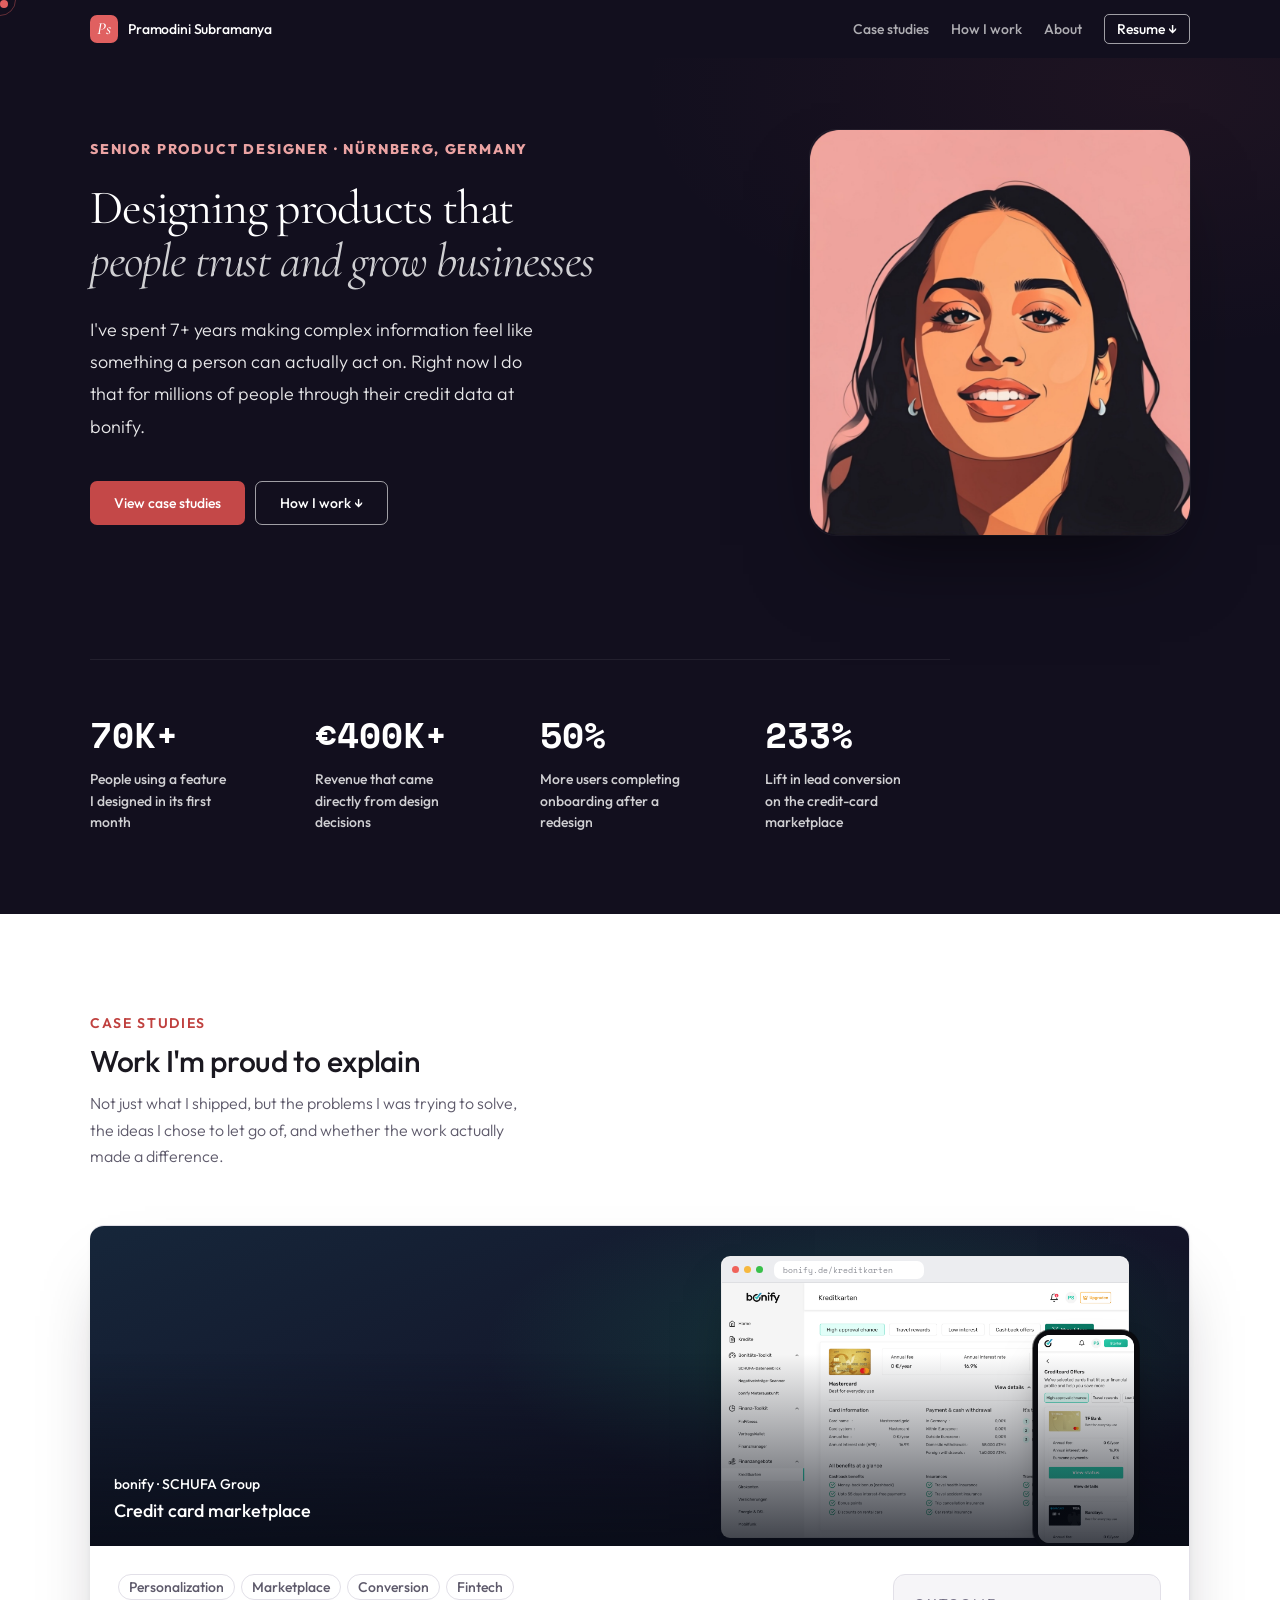
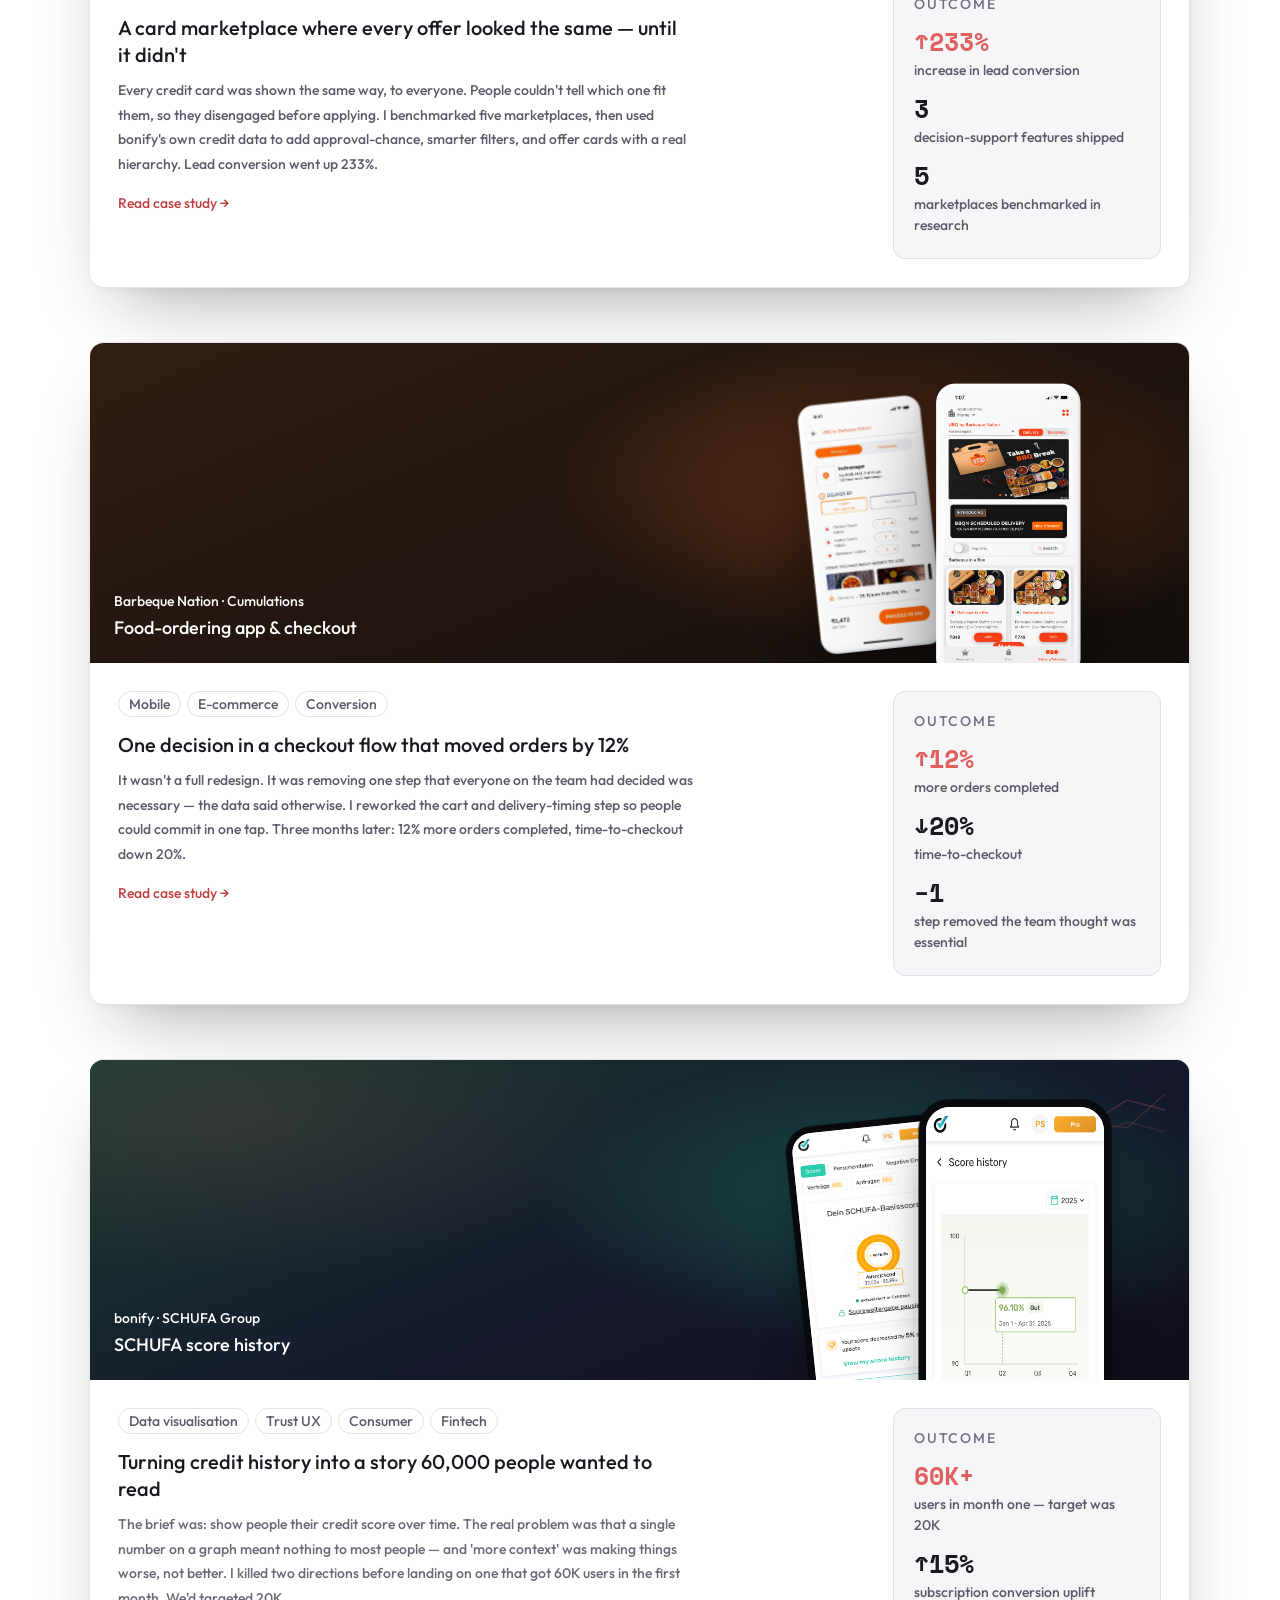
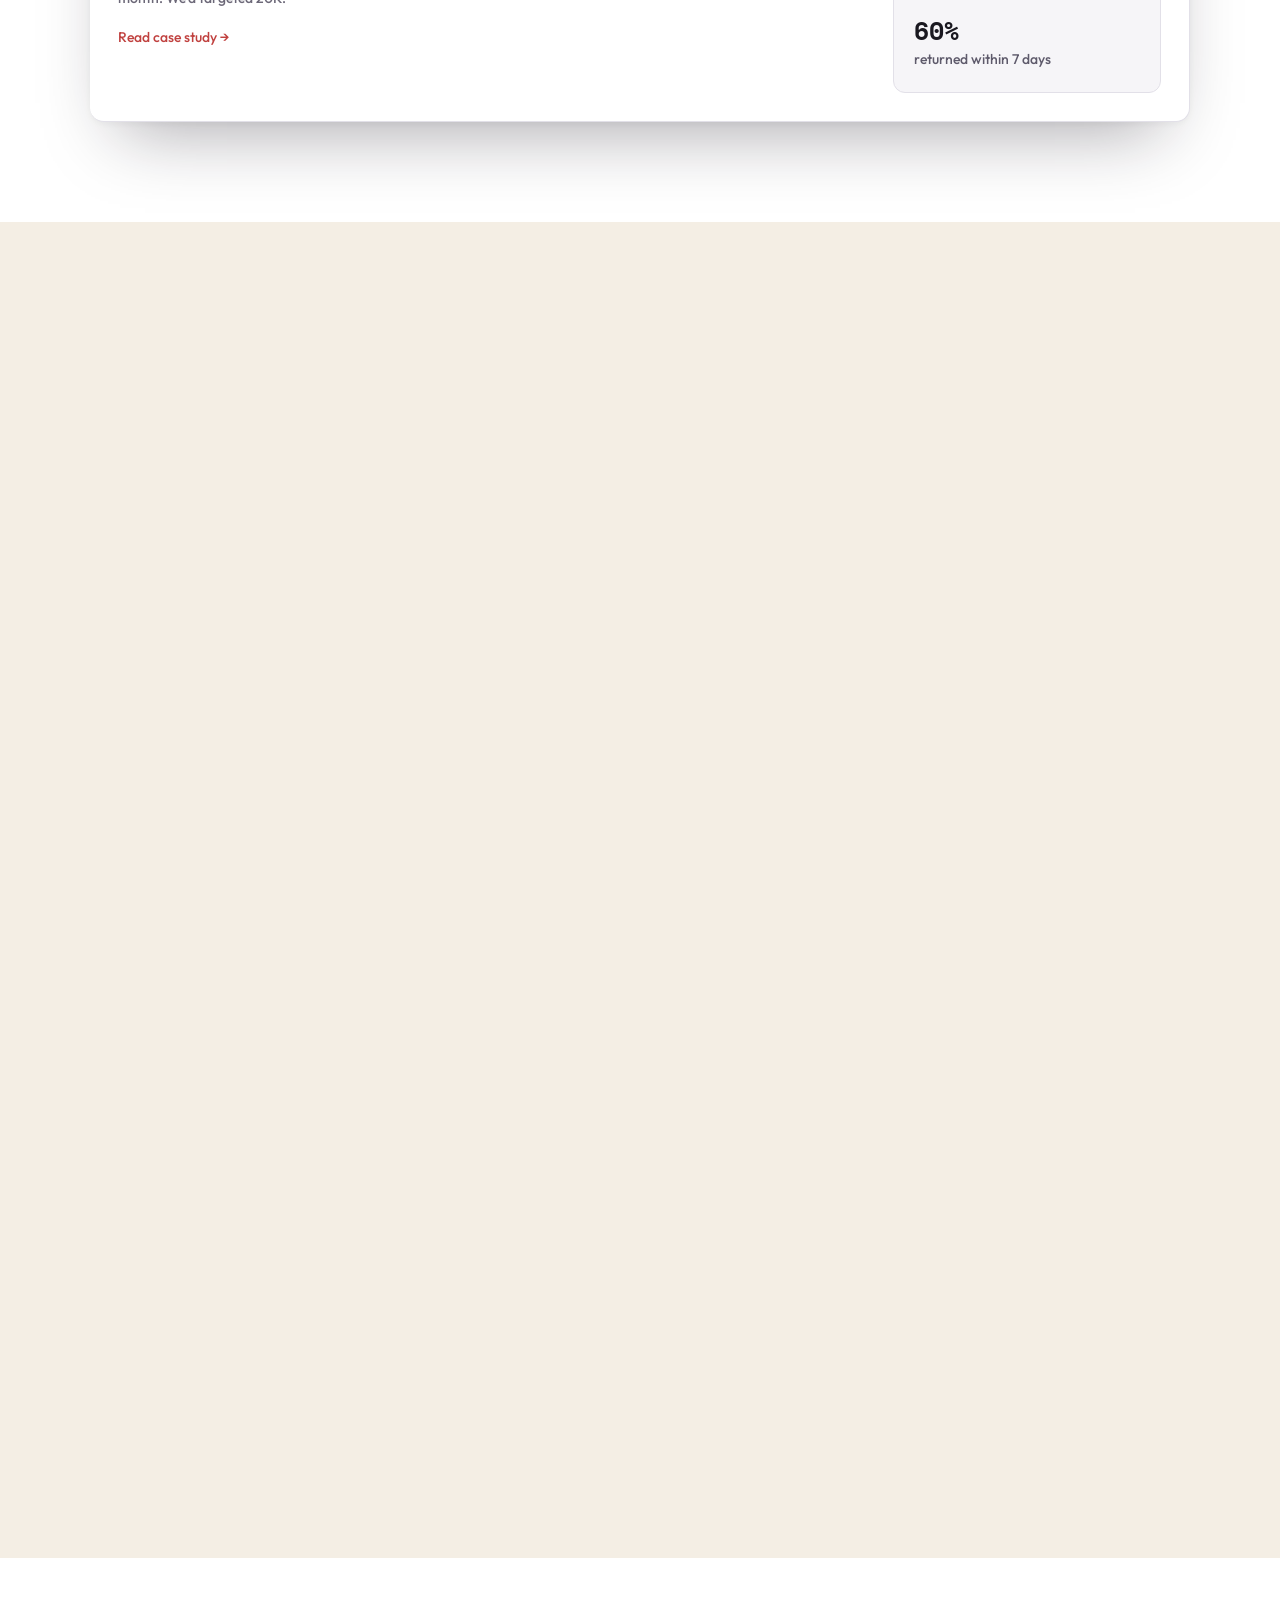
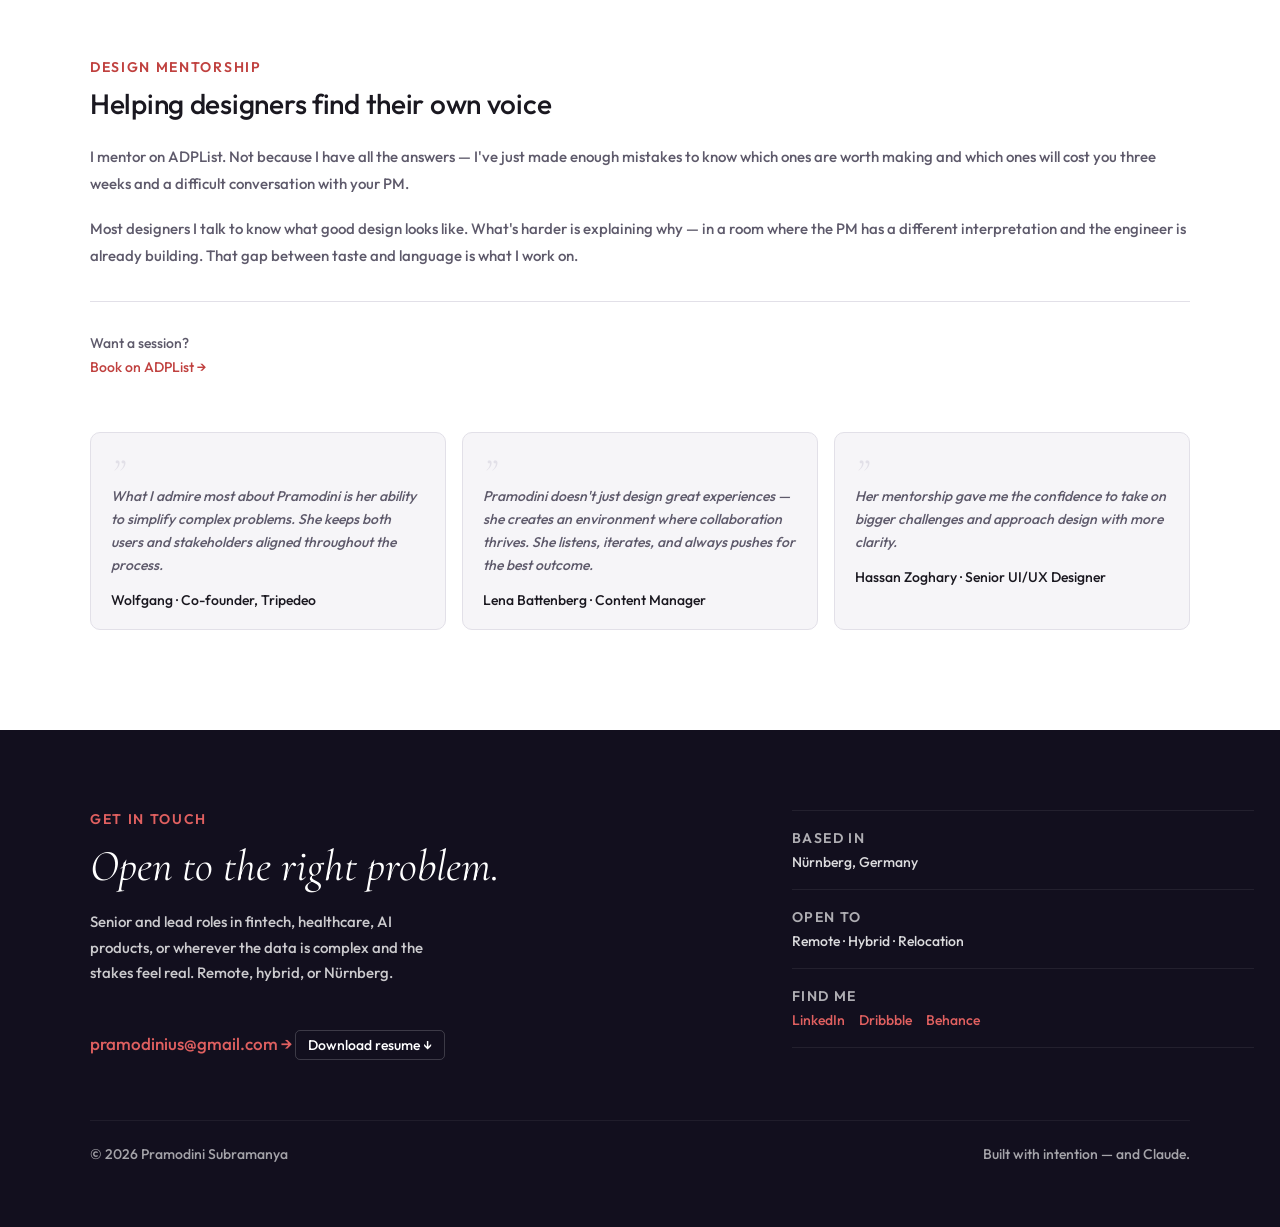
==== commit 312c7d49: "Swap SCHUFA screenshots to released versions" ====
--- a/index.html
+++ b/index.html
@@ -197,12 +197,12 @@
           </svg>
           <div class="thumb-device thumb-device--back">
             <div class="device-screen">
-              <img src="assets/schufa-dateneinblick.png" alt="SCHUFA Dateneinblick home screen — green score ring at 849 points rated Hervorragend, the entry point into score history." width="196" height="439">
+              <img src="assets/schufa-basisscore.png" alt="bonify home screen with the SCHUFA-Basisscore ring and a link into score history — the entry point into the feature." width="196" height="439">
             </div>
           </div>
           <div class="thumb-device thumb-device--front">
             <div class="device-screen">
-              <img src="assets/schufa-score-history.png" alt="SCHUFA Score-Verlauf screen — 960 points rated Hervorragend, with weekly history and plain-language score factors." width="196" height="439">
+              <img src="assets/schufa-history-good.png" alt="Score history screen showing a 96,10% score rated Gut over the year with plain-language context." width="196" height="439">
             </div>
           </div>
           <div class="thumb-overlay">
